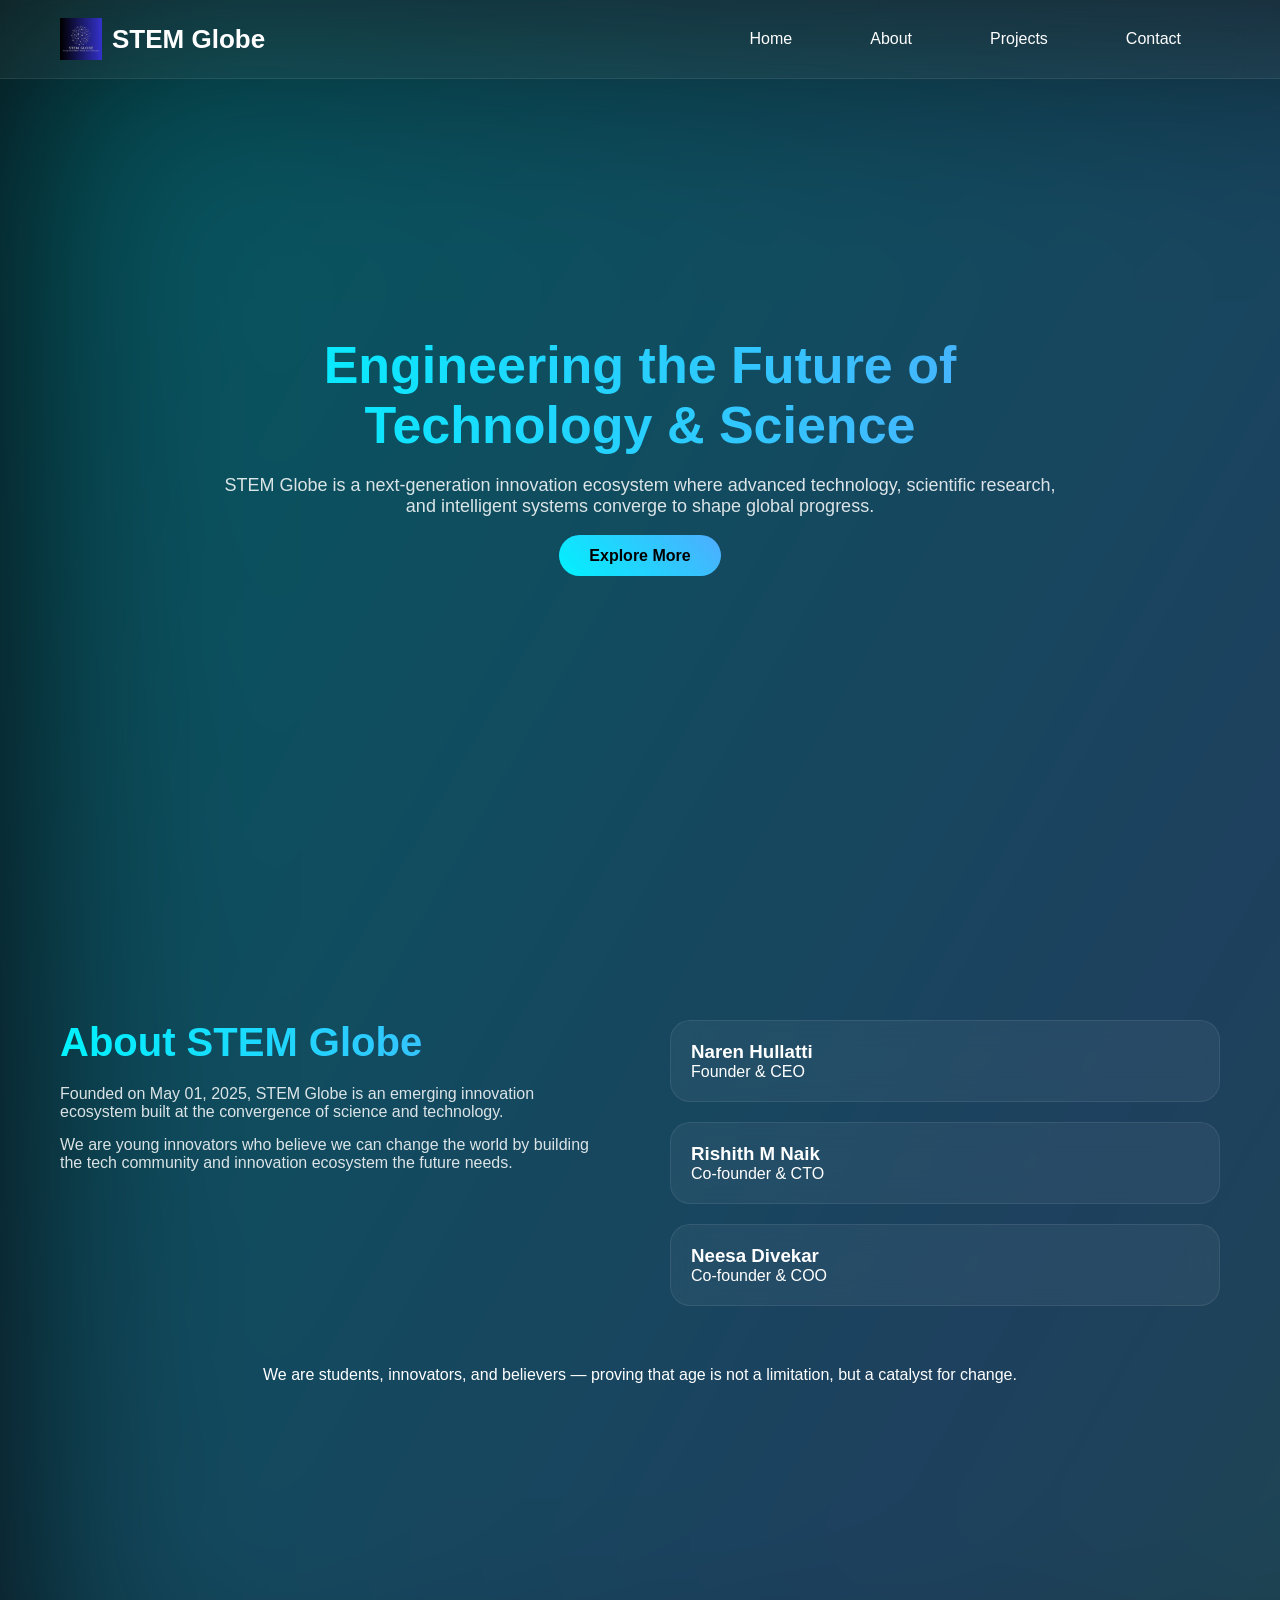
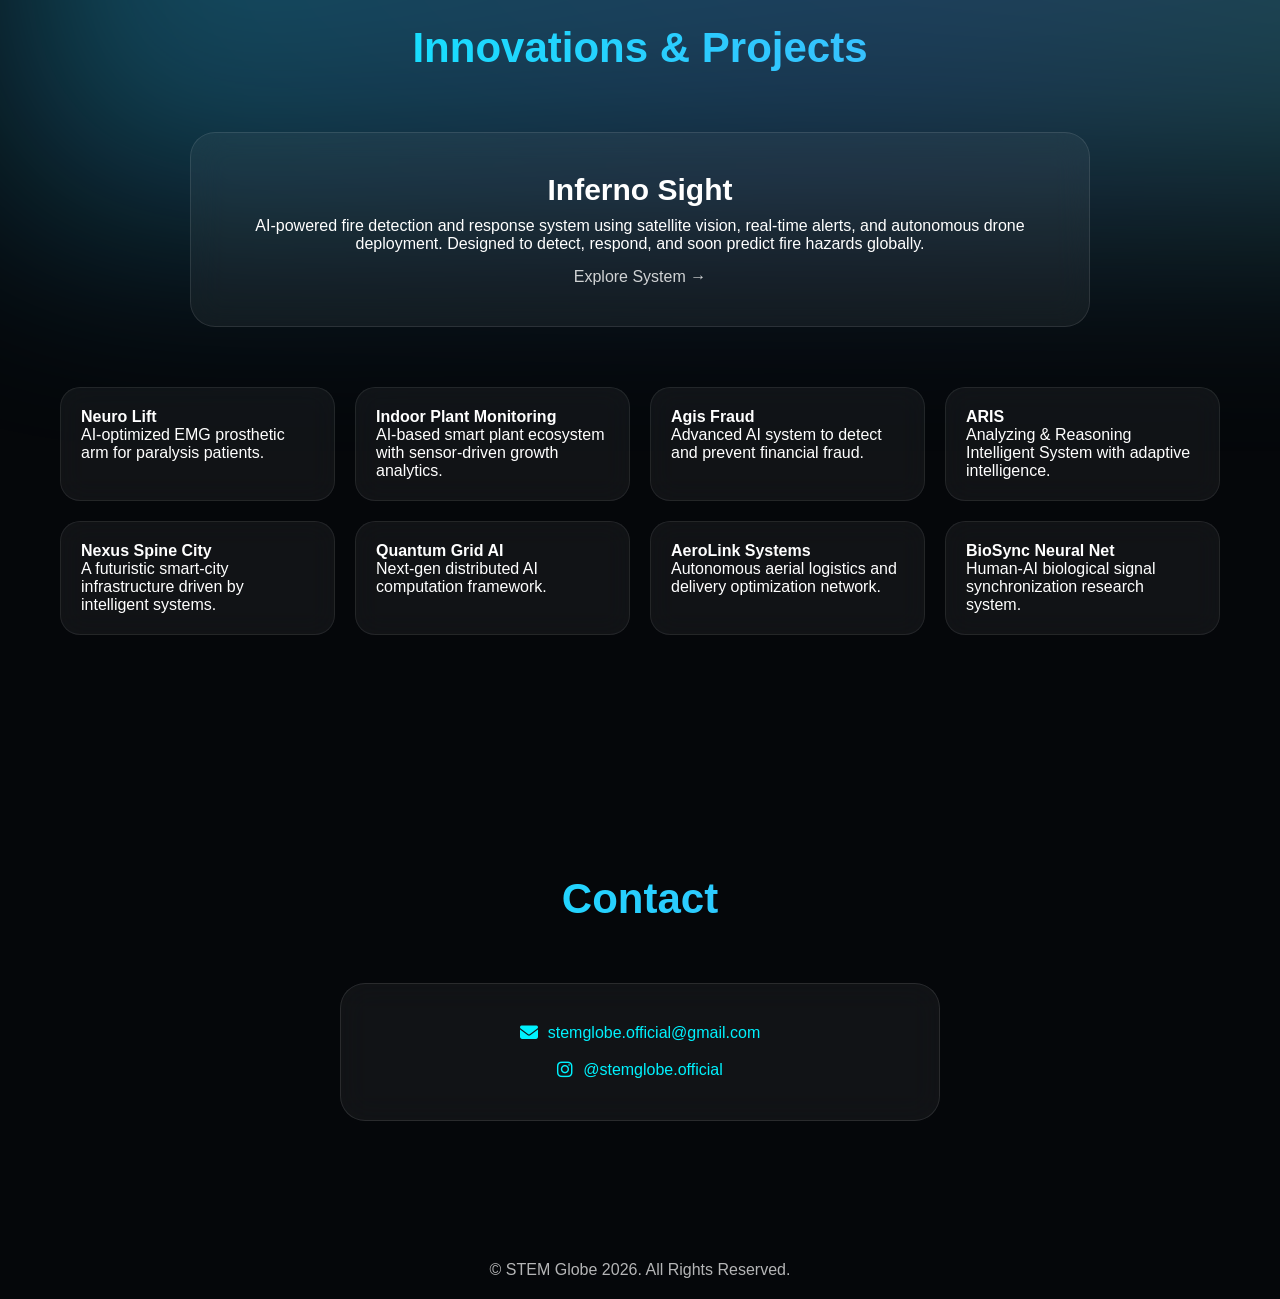
==== index.html @ 46715b8f "Add files via upload" ====
<!DOCTYPE html>
<html lang="en">
<head>
<link rel="icon" href="favicon.png">
<meta charset="UTF-8">
<meta name="viewport" content="width=device-width, initial-scale=1.0">
<title>STEM Globe</title>

<style>
:root {
  --c1: #00f2fe;
  --c2: #4facfe;
  --c3: #43e97b;
}

* {
  margin: 0;
  padding: 0;
  box-sizing: border-box;
  font-family: 'Poppins', sans-serif;
}

body {
  background: #05070a;
  overflow-x: hidden;
}

/* ===== FLOW BACKGROUND ===== */
.flow-bg {
  position: fixed;
  width: 200%;
  height: 200%;
  background: linear-gradient(120deg, var(--c1), var(--c2), var(--c3));
  animation: flow 18s ease-in-out infinite;
  z-index: -1;
  filter: blur(120px);
  opacity: 0.35;
  transition: background 3s ease-in-out;
}

@keyframes flow {
  0% { transform: translate(0,0) scale(1) }
  50% { transform: translate(-20%, -20%) scale(1.1) }
  100% { transform: translate(0,0) scale(1) }
}

/* ===== NAVBAR ===== */
.navbar {
  position: fixed;
  width: 100%;
  top: 0;
  padding: 18px 60px;
  display: flex;
  justify-content: space-between;
  align-items: center;
  backdrop-filter: blur(18px);
  background: rgba(255,255,255,0.05);
  border-bottom: 1px solid rgba(255,255,255,0.08);
  z-index: 1000;
}

.logo {
  color: white;
  font-size: 26px;
  font-weight: 700;
}

.nav-links {
  display: flex;
  list-style: none;
}

.nav-links li {
  margin: 0 25px;
}

.nav-links a {
  text-decoration: none;
  color: white;
  padding: 6px 14px;
  border-radius: 20px;
  position: relative;
  transition: all 0.35s ease;
}

.nav-links a::before {
  content: '';
  position: absolute;
  inset: 0;
  border-radius: 20px;
  background: linear-gradient(45deg, var(--c1), var(--c2));
  opacity: 0;
  filter: blur(10px);
  transition: opacity 0.4s ease;
}

.nav-links a:hover::before {
  opacity: 1;
}

.nav-links a:hover {
  color: #000;
  background: linear-gradient(45deg, var(--c1), var(--c2));
}

.btn {
  padding: 8px 20px;
  border-radius: 30px;
  background: linear-gradient(45deg, var(--c2), var(--c3));
  color: #000;
  font-weight: 600;
}

/* MOBILE */
.hamburger {
  display: none;
  flex-direction: column;
  cursor: pointer;
}

.hamburger span {
  width: 26px;
  height: 3px;
  background: white;
  margin: 4px;
}

@media(max-width:768px){
  .nav-links {
    position: fixed;
    right: -100%;
    top: 0;
    height: 100vh;
    width: 70%;
    flex-direction: column;
    justify-content: center;
    align-items: center;
    background: rgba(0,0,0,0.95);
    transition: 0.5s;
  }

  .nav-links.active {
    right: 0;
  }

  .nav-links li {
    margin: 20px 0;
  }

  .hamburger {
    display: flex;
  }
}

/* ===== HOME ===== */
.home {
  height: 100vh;
  display: flex;
  justify-content: center;
  align-items: center;
  text-align: center;
  padding: 0 20px;
}

.home-content {
  max-width: 850px;
  color: white;
  animation: fadeUp 1.2s ease forwards;
}

.home h1 {
  font-size: 52px;
  margin-bottom: 20px;
  background: linear-gradient(90deg, var(--c1), var(--c2));
  -webkit-background-clip: text;
  -webkit-text-fill-color: transparent;
}

.home p {
  font-size: 18px;
  opacity: 0.85;
  margin-bottom: 30px;
}

.cta-btn {
  padding: 12px 30px;
  border-radius: 30px;
  background: linear-gradient(45deg, var(--c1), var(--c2));
  color: #000;
  text-decoration: none;
  font-weight: 600;
}

@keyframes fadeUp {
  from {opacity:0; transform:translateY(40px);}
  to {opacity:1; transform:translateY(0);}
}

/* ===== ABOUT ===== */
.about {
  padding: 120px 60px;
  color: white;
}

.about-container {
  display: flex;
  gap: 60px;
  flex-wrap: wrap;
}

.about-text {
  flex: 1;
}

.about-text h2 {
  font-size: 40px;
  margin-bottom: 20px;
  background: linear-gradient(90deg, var(--c1), var(--c2));
  -webkit-background-clip: text;
  -webkit-text-fill-color: transparent;
}

.about-text p {
  margin-bottom: 15px;
  opacity: 0.85;
}

.founders {
  flex: 1;
  display: grid;
  gap: 20px;
}

.founder-card {
  padding: 20px;
  border-radius: 20px;
  backdrop-filter: blur(14px);
  background: rgba(255,255,255,0.05);
  border: 1px solid rgba(255,255,255,0.08);
  transition: 0.3s;
}

.founder-card:hover {
  transform: translateY(-8px);
}

.about-vision {
  margin-top: 60px;
  text-align: center;
  max-width: 900px;
  margin-left: auto;
  margin-right: auto;
}

/* CONTACT ICON LINKS */
.contact-link {
  color: #00f2fe;
  text-decoration: none;
  font-size: 16px;
  display: inline-flex;
  align-items: center;
  gap: 10px;
  transition: all 0.4s ease;
}

/* ICON STYLE */
.contact-link i {
  font-size: 18px;
  transition: all 0.4s ease;
}

/* HOVER EFFECT */
.contact-link:hover {
  color: white;
  transform: translateY(-2px);
}

.contact-link:hover i {
  transform: scale(1.2) rotate(5deg);
  filter: drop-shadow(0 0 8px rgba(0,255,255,0.7));
}

/* SUBTLE PULSE ANIMATION */
@keyframes pulseGlow {
  0% { filter: drop-shadow(0 0 0 rgba(0,255,255,0)); }
  50% { filter: drop-shadow(0 0 10px rgba(0,255,255,0.6)); }
  100% { filter: drop-shadow(0 0 0 rgba(0,255,255,0)); }
}

.contact-link i {
  animation: pulseGlow 3s infinite ease-in-out;
}

/* RESPONSIVE */
@media(max-width:768px){
  .home h1 {font-size:34px;}
  .about {padding:80px 20px;}
}
</style>
</head>
<link rel="stylesheet" href="https://cdnjs.cloudflare.com/ajax/libs/font-awesome/6.5.0/css/all.min.css">

<body>

<div class="flow-bg"></div>

<!-- NAVBAR -->
<nav class="navbar">
  <div class="logo">
  <img src="logo.png" alt="STEM Globe Logo">
  STEM Globe
</div>
  <ul class="nav-links" id="navLinks">
    <li><a href="#home">Home</a></li>
    <li><a href="#about">About</a></li>
    <li><a href="#projects">Projects</a></li>
    <li><a href="#contact">Contact</a></li>
  </ul>
  <div class="hamburger" id="hamburger">
    <span></span><span></span><span></span>
  </div>
</nav>

<!-- HOME -->
<section class="home" id="home">
  <div class="home-content">
    <h1>Engineering the Future of Technology & Science</h1>
    <p>
      STEM Globe is a next-generation innovation ecosystem where advanced technology,
      scientific research, and intelligent systems converge to shape global progress.
    </p>
    <a href="#projects" class="cta-btn">Explore More</a>
  </div>
</section>

<!-- ABOUT -->
<section class="about" id="about">
  <div class="about-container">

    <div class="about-text">
      <h2>About STEM Globe</h2>
      <p>
        Founded on May 01, 2025, STEM Globe is an emerging innovation ecosystem 
        built at the convergence of science and technology.
      </p>
      <p>
        We are young innovators who believe we can change the world by building
        the tech community and innovation ecosystem the future needs.
      </p>
    </div>

    <div class="founders">
      <div class="founder-card">
        <h3>Naren Hullatti</h3>
        <p>Founder & CEO</p>
      </div>
      <div class="founder-card">
        <h3>Rishith M Naik</h3>
        <p>Co-founder & CTO</p>
      </div>
      <div class="founder-card">
        <h3>Neesa Divekar</h3>
        <p>Co-founder & COO</p>
      </div>
    </div>

  </div>

  <div class="about-vision">
    <p>
      We are students, innovators, and believers — proving that age is not a limitation,
      but a catalyst for change.
    </p>
  </div>
</section>

<!-- ===== PROJECTS SECTION ===== -->
<section class="projects" id="projects">

  <h2 class="section-title">Innovations & Projects</h2>

  <!-- ===== FEATURED PROJECT ===== -->
  <div class="featured-project" onclick="openModal('inferno')">
    <h3>Inferno Sight</h3>
    <p>
      AI-powered fire detection and response system using satellite vision, 
      real-time alerts, and autonomous drone deployment. Designed to detect, 
      respond, and soon predict fire hazards globally.
    </p>
    <span>Explore System →</span>
  </div>

  <!-- ===== PROJECT GRID ===== -->
  <div class="project-grid">

    <div class="project-card" onclick="openModal('neuro')">
      <h4>Neuro Lift</h4>
      <p>AI-optimized EMG prosthetic arm for paralysis patients.</p>
    </div>

    <div class="project-card" onclick="openModal('plant')">
      <h4>Indoor Plant Monitoring</h4>
      <p>AI-based smart plant ecosystem with sensor-driven growth analytics.</p>
    </div>

    <div class="project-card" onclick="openModal('fraud')">
      <h4>Agis Fraud</h4>
      <p>Advanced AI system to detect and prevent financial fraud.</p>
    </div>

    <div class="project-card" onclick="openModal('aris')">
      <h4>ARIS</h4>
      <p>Analyzing & Reasoning Intelligent System with adaptive intelligence.</p>
    </div>

    <div class="project-card" onclick="openModal('nexus')">
      <h4>Nexus Spine City</h4>
      <p>A futuristic smart-city infrastructure driven by intelligent systems.</p>
    </div>

    <!-- EXTRA PROJECTS -->
    <div class="project-card" onclick="openModal('quantum')">
      <h4>Quantum Grid AI</h4>
      <p>Next-gen distributed AI computation framework.</p>
    </div>

    <div class="project-card" onclick="openModal('aero')">
      <h4>AeroLink Systems</h4>
      <p>Autonomous aerial logistics and delivery optimization network.</p>
    </div>

    <div class="project-card" onclick="openModal('bio')">
      <h4>BioSync Neural Net</h4>
      <p>Human-AI biological signal synchronization research system.</p>
    </div>

  </div>
</section>

<section id="contact" class="projects">
  <h2 class="section-title">Contact</h2>

  <div class="featured-project" style="max-width:600px;">
    
   <p>
  <a href="mailto:stemglobe.official@gmail.com" class="contact-link">
    <i class="fas fa-envelope"></i> stemglobe.official@gmail.com
  </a>
</p>

<br>

<p>
  <a href="https://instagram.com/stemglobe.official" target="_blank" class="contact-link">
    <i class="fab fa-instagram"></i> @stemglobe.official
  </a>
</p>
  </div>
</section>

<!-- ===== MODAL ===== -->
<div class="modal" id="modal">
  <div class="modal-content" id="modalContent">
    <span class="close" onclick="closeModal()">×</span>
    <h2 id="modalTitle"></h2>
    <p id="modalText"></p>
  </div>
</div>

<style>
/*====logo====*/
.logo {
  display: flex;
  align-items: center;
  gap: 10px;
  color: white;
  font-size: 26px;
  font-weight: 700;
}

.logo img {
  width: 42px;
  height: 42px;
  object-fit: contain;
}

/* ===== PROJECTS ===== */
.projects {
  padding: 120px 60px;
  color: white;
}

.section-title {
  text-align: center;
  font-size: 42px;
  margin-bottom: 60px;
  background: linear-gradient(90deg, var(--c1), var(--c2));
  -webkit-background-clip: text;
  -webkit-text-fill-color: transparent;
}

/* FEATURED */
.featured-project {
  margin: auto;
  max-width: 900px;
  padding: 40px;
  border-radius: 25px;
  text-align: center;
  cursor: pointer;
  backdrop-filter: blur(16px);
  background: rgba(255,255,255,0.05);
  border: 1px solid rgba(255,255,255,0.1);
  transition: 0.4s;
}

.featured-project:hover {
  transform: scale(1.03);
  box-shadow: 0 0 40px rgba(0,255,255,0.2);
}

.featured-project h3 {
  font-size: 30px;
  margin-bottom: 10px;
}

.featured-project span {
  display: inline-block;
  margin-top: 15px;
  opacity: 0.8;
}

/* GRID */
.project-grid {
  margin-top: 60px;
  display: grid;
  grid-template-columns: repeat(auto-fit, minmax(220px,1fr));
  gap: 20px;
}

.project-card {
  padding: 20px;
  border-radius: 20px;
  cursor: pointer;
  backdrop-filter: blur(14px);
  background: rgba(255,255,255,0.05);
  border: 1px solid rgba(255,255,255,0.08);
  transition: 0.3s;
}

.project-card:hover {
  transform: translateY(-10px) scale(1.03);
  box-shadow: 0 0 25px rgba(0,255,255,0.15);
}

/* MODAL */
.modal {
  position: fixed;
  top: 0;
  left: 0;
  width: 100%;
  height: 100%;
  background: rgba(0,0,0,0.7);
  display: none;
  justify-content: center;
  align-items: center;
}

.modal-content {
  background: rgba(20,20,20,0.9);
  padding: 30px;
  border-radius: 20px;
  max-width: 600px;
  color: white;
}

.close {
  float: right;
  cursor: pointer;
  font-size: 22px;
}
</style>

<script>
const data = {
  inferno: "Inferno Sight is an AI-driven fire detection system using satellite imagery, real-time alerts, GPS tracking, and autonomous drone deployment. Future expansion includes predictive fire intelligence. Featured by E-Cell IIT-B, INSEED France and regional leaders. Visionary: Naren Hullatti.",
  
  neuro: "Neuro Lift is an affordable AI-powered EMG prosthetic arm designed for paralysis patients. Recognized by Atal Innovation Mission and Inspire Awards. Visionary: Naren Hullatti.",

  plant: "Indoor Plant Monitoring System uses sensors and AI to track plant growth, moisture, and sunlight conditions for optimized plant health. Visionary: Diganth D.K.",

  fraud: "Agis Fraud is a high-intelligence AI fraud detection system integrated with ARIS to prevent financial threats. Featured by IIT Bombay and financial institutions. Visionary: Rishith M Naik.",

  aris: "ARIS is an advanced AI reasoning system capable of analyzing, learning, and evolving continuously with high accuracy. Visionary: Naren Hullatti.",

  nexus: "Nexus Spine City is a futuristic smart city infrastructure integrating AI, automation, and sustainable urban intelligence. Visionary: Naren Hullatti.",

  quantum: "Quantum Grid AI is a distributed AI computation network designed for ultra-fast decentralized processing. Visionary: Naren Hullatti.",

  aero: "AeroLink Systems focuses on autonomous aerial logistics, enabling efficient drone-based delivery ecosystems. Visionary: Rishith M Naik.",

  bio: "BioSync Neural Net explores human-AI biological signal integration for next-gen adaptive systems. Visionary: Neesa Divekar."
};

function openModal(key){
  document.getElementById("modal").style.display = "flex";
  document.getElementById("modalTitle").innerText = key.toUpperCase();
  document.getElementById("modalText").innerText = data[key];
}

function closeModal(){
  document.getElementById("modal").style.display = "none";
}
</script>



<script>

// MOBILE
const hamburger = document.getElementById("hamburger");
const navLinks = document.getElementById("navLinks");
hamburger.addEventListener("click", () => {
  navLinks.classList.toggle("active");
});

// SMOOTH COLORS
const root = document.documentElement;
const palettes = [
  ["#00f2fe","#4facfe","#43e97b"],
  ["#00c6ff","#0072ff","#00ff87"],
  ["#36d1dc","#5b86e5","#2af598"]
];

let index = 0;
setInterval(() => {
  index = (index + 1) % palettes.length;
  root.style.setProperty('--c1', palettes[index][0]);
  root.style.setProperty('--c2', palettes[index][1]);
  root.style.setProperty('--c3', palettes[index][2]);
}, 6000);
</script>

<footer style="text-align:center; padding:20px; color:white; opacity:0.7;">
  © STEM Globe 2026. All Rights Reserved.
</footer>

</body>
</html>
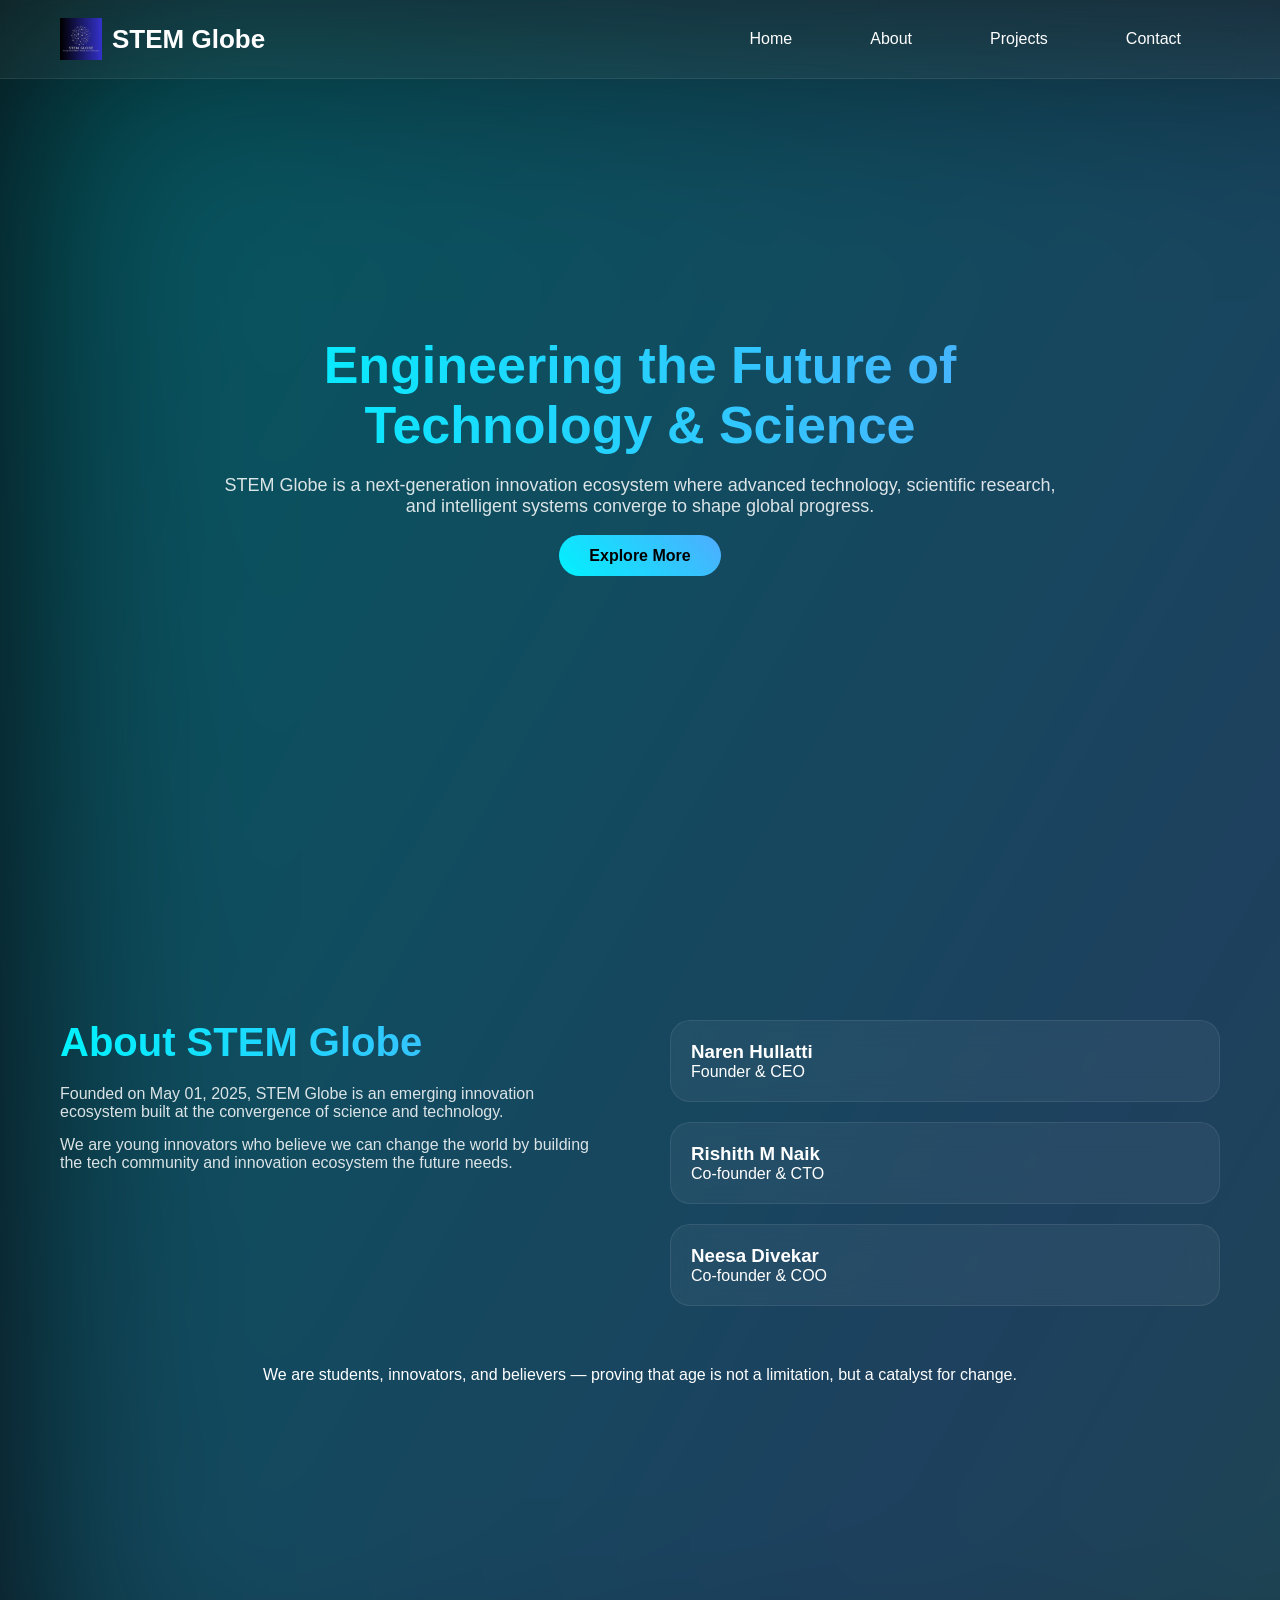
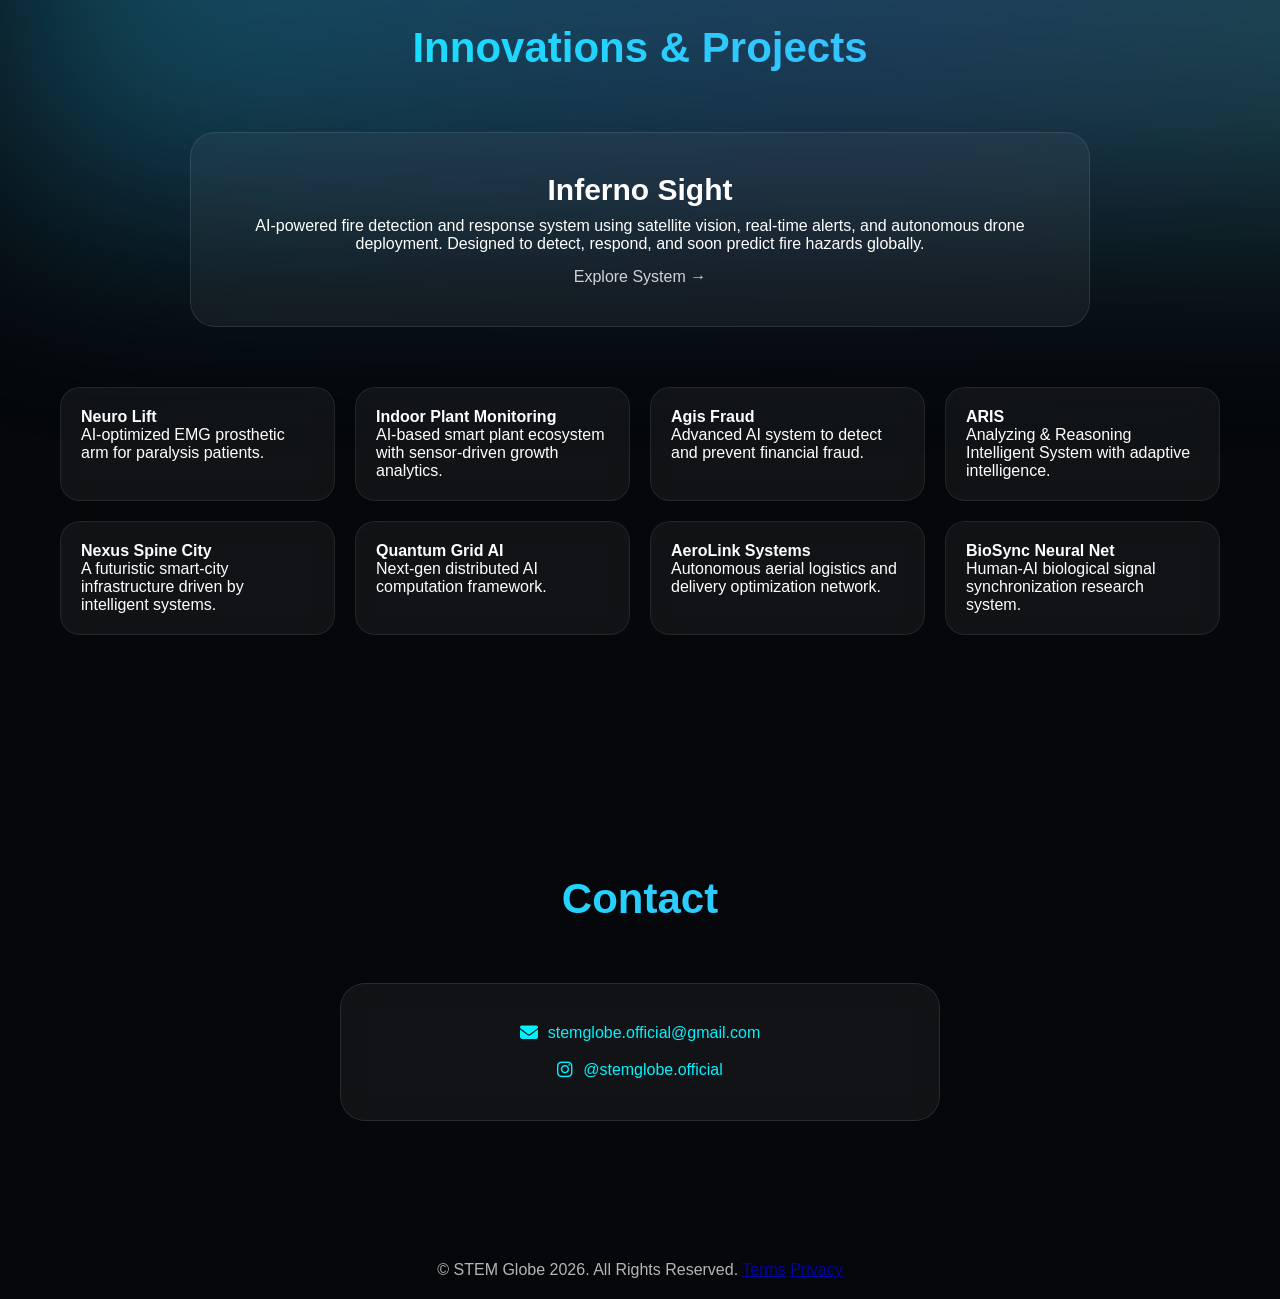
==== commit f90874f1: "index.html" ====
--- a/index.html
+++ b/index.html
@@ -2,6 +2,17 @@
 <!DOCTYPE html>
 <html lang="en">
 <head>
+
+  <!-- Google tag (gtag.js) -->
+<script async src="https://www.googletagmanager.com/gtag/js?id=G-JER88R85VD"></script>
+<script>
+  window.dataLayer = window.dataLayer || [];
+  function gtag(){dataLayer.push(arguments);}
+  gtag('js', new Date());
+
+  gtag('config', 'G-JER88R85VD');
+</script>
+  
 <link rel="icon" href="favicon.png">
 <meta charset="UTF-8">
 <meta name="viewport" content="width=device-width, initial-scale=1.0">
@@ -643,6 +654,8 @@
 
 <footer style="text-align:center; padding:20px; color:white; opacity:0.7;">
   © STEM Globe 2026. All Rights Reserved.
+   <a href="terms.html">Terms</a>
+  <a href="privacy.html">Privacy</a>
 </footer>
 
 </body>
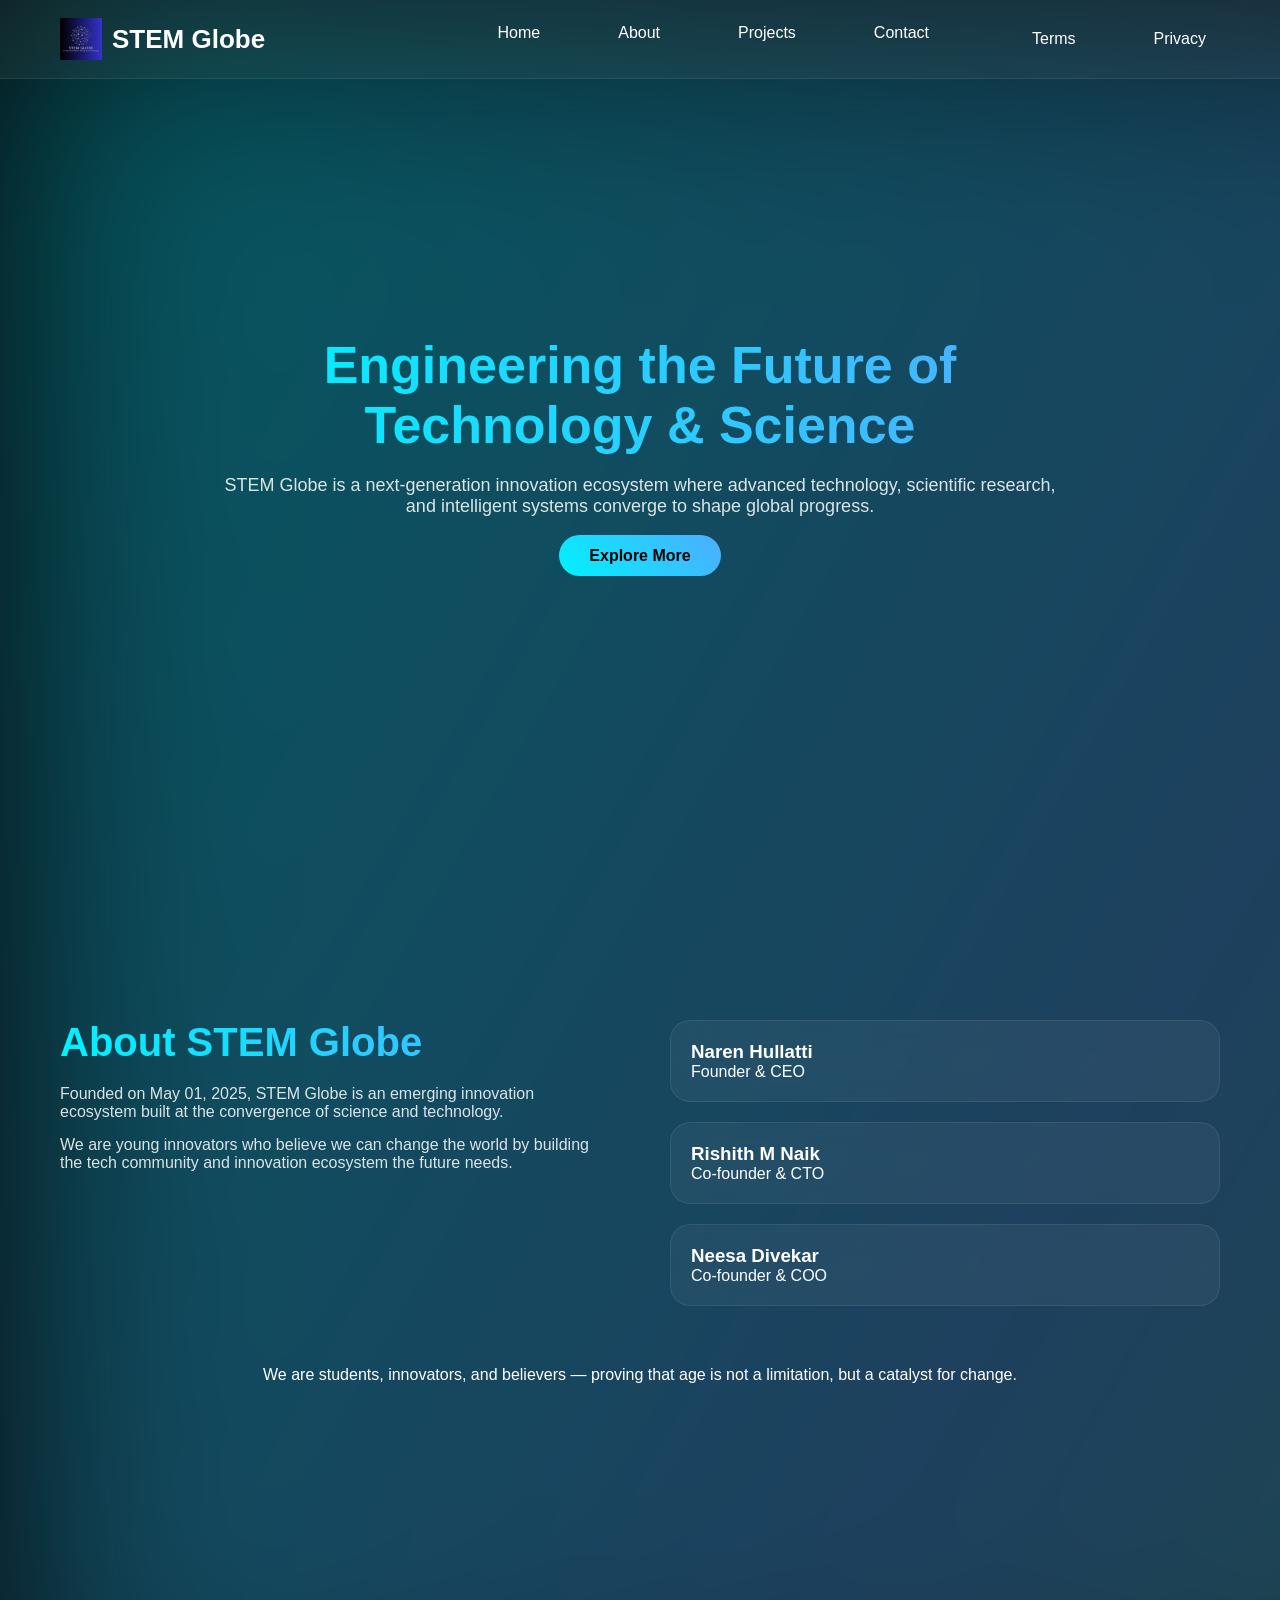
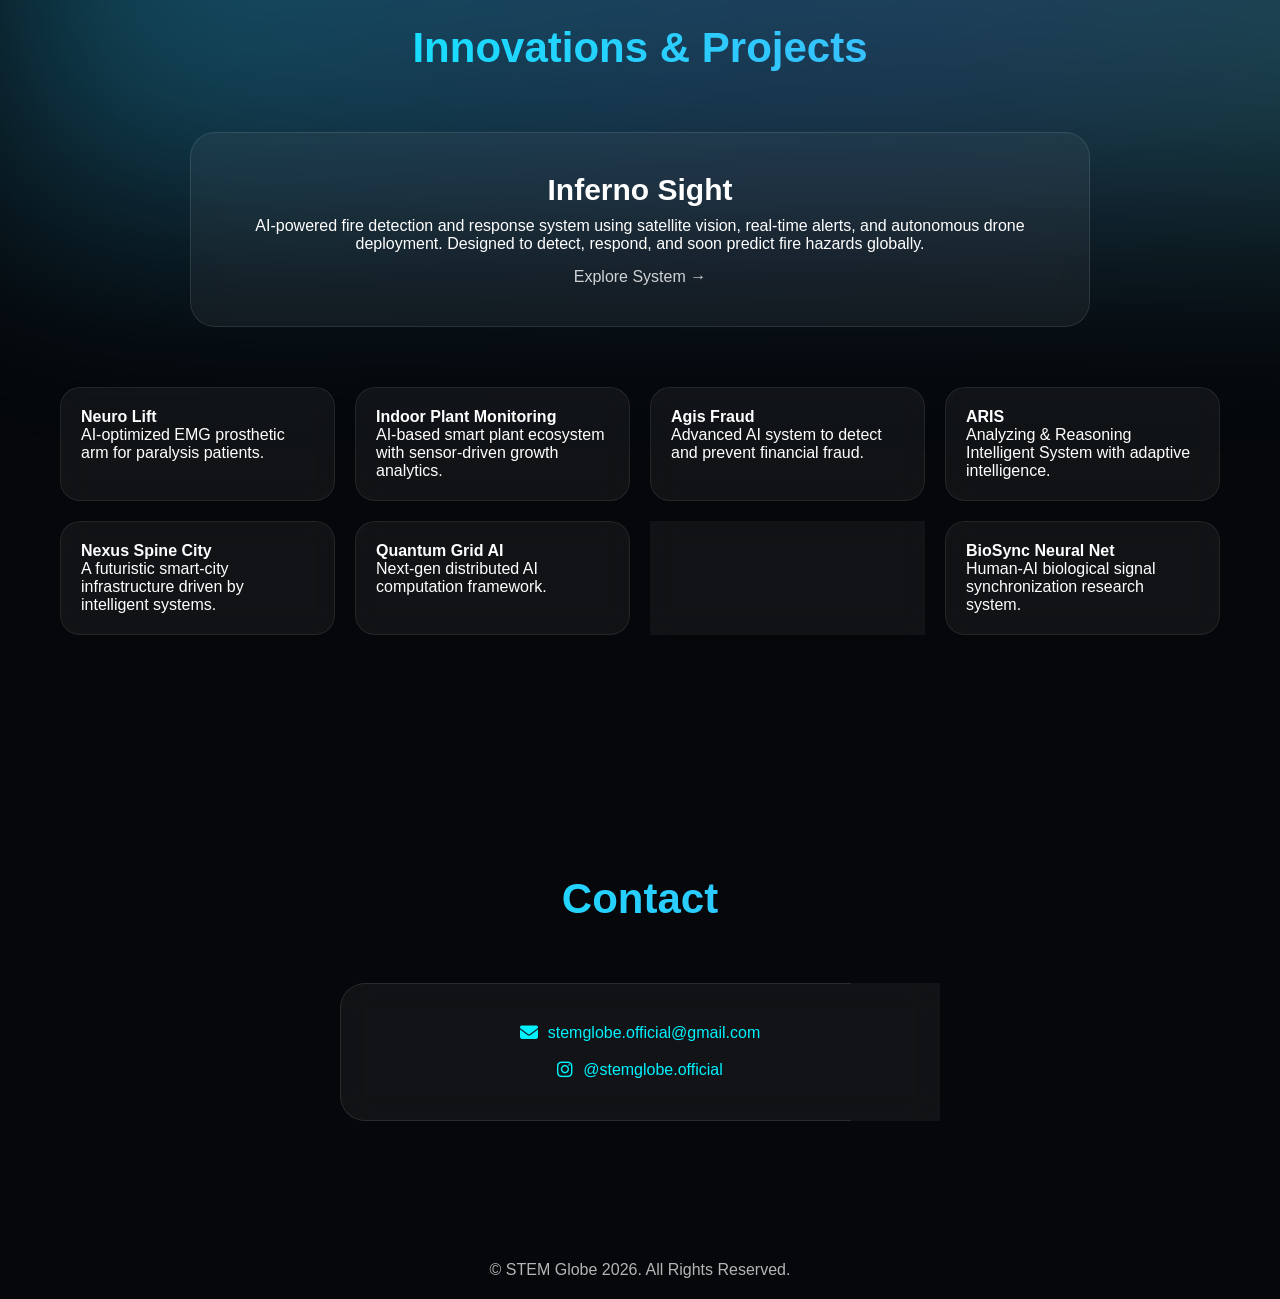
==== commit c963b2e1: "index.html" ====
--- a/index.html
+++ b/index.html
@@ -327,6 +327,8 @@
     <li><a href="#about">About</a></li>
     <li><a href="#projects">Projects</a></li>
     <li><a href="#contact">Contact</a></li>
+    <li></li><a href="terms.html">Terms</a></li>
+    <li></li><a href="privacy.html">Privacy</a></li>
   </ul>
   <div class="hamburger" id="hamburger">
     <span></span><span></span><span></span>
@@ -654,8 +656,6 @@
 
 <footer style="text-align:center; padding:20px; color:white; opacity:0.7;">
   © STEM Globe 2026. All Rights Reserved.
-   <a href="terms.html">Terms</a>
-  <a href="privacy.html">Privacy</a>
 </footer>
 
 </body>
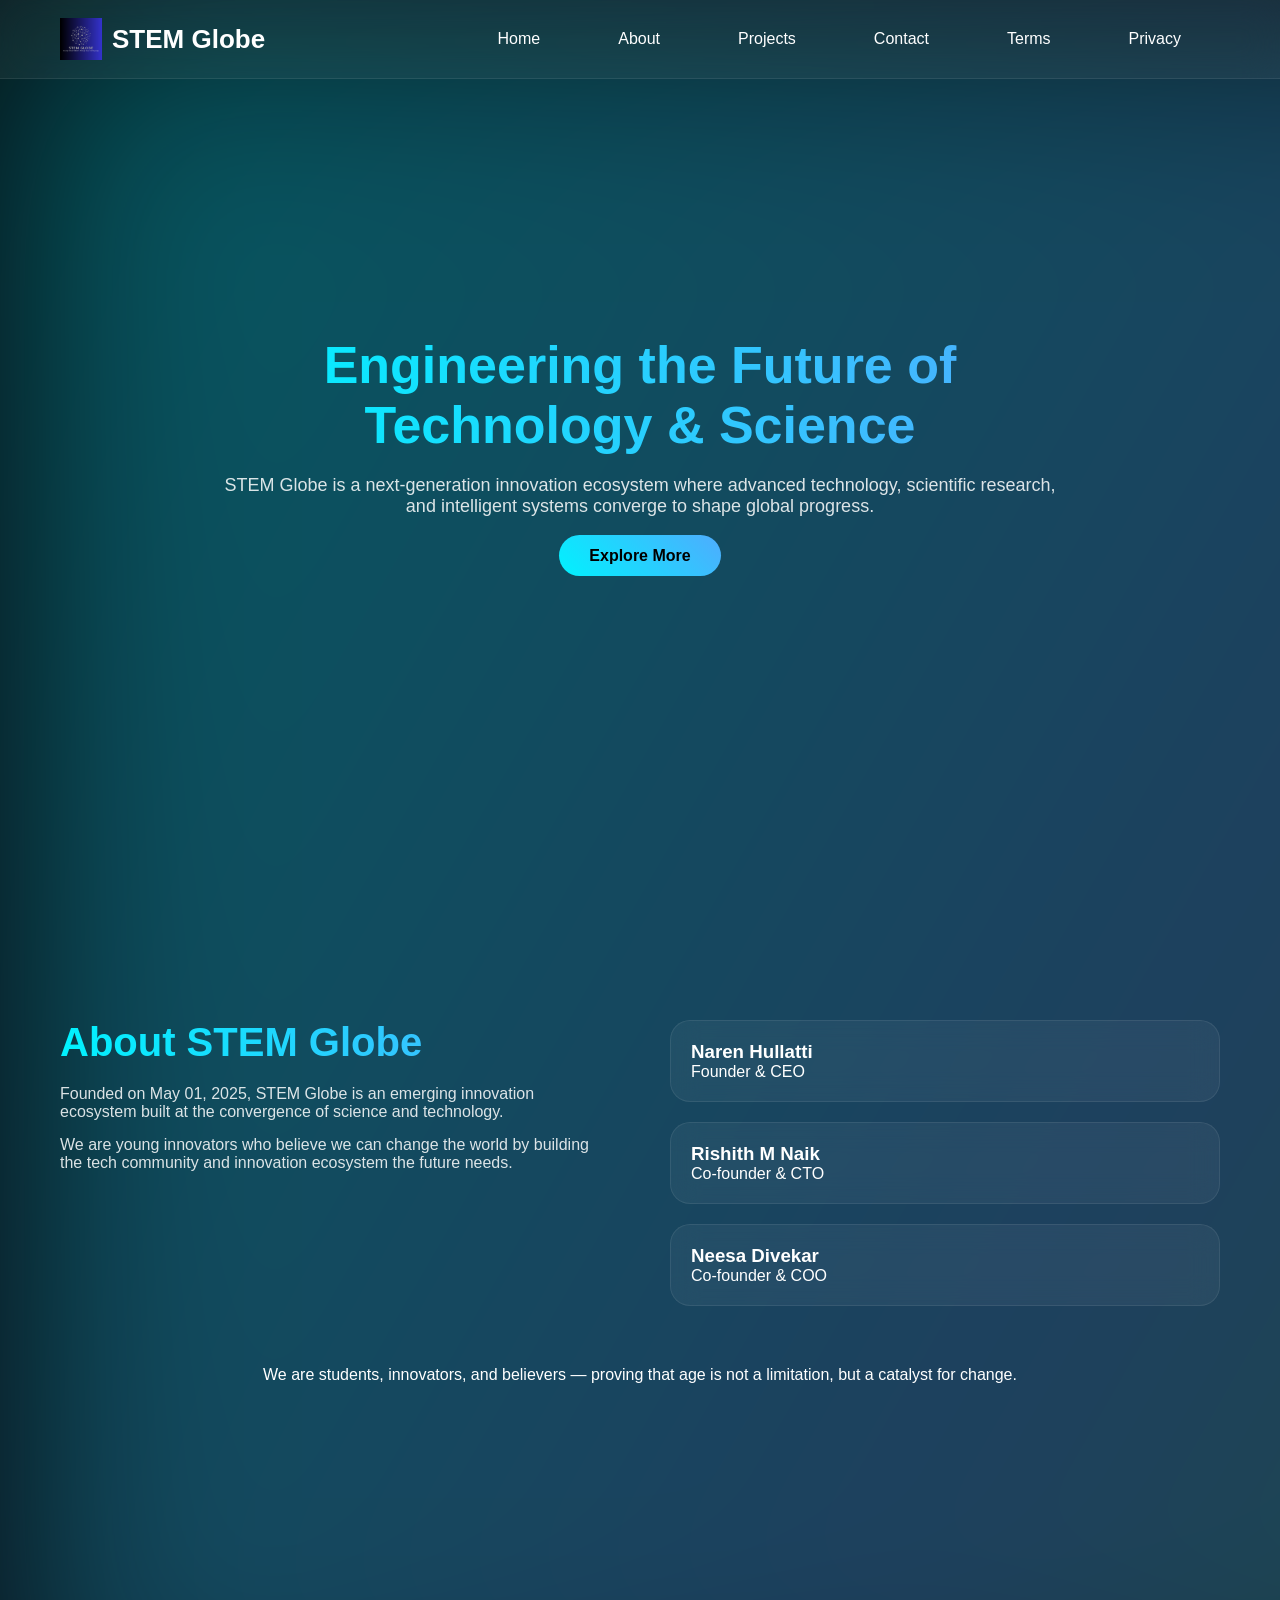
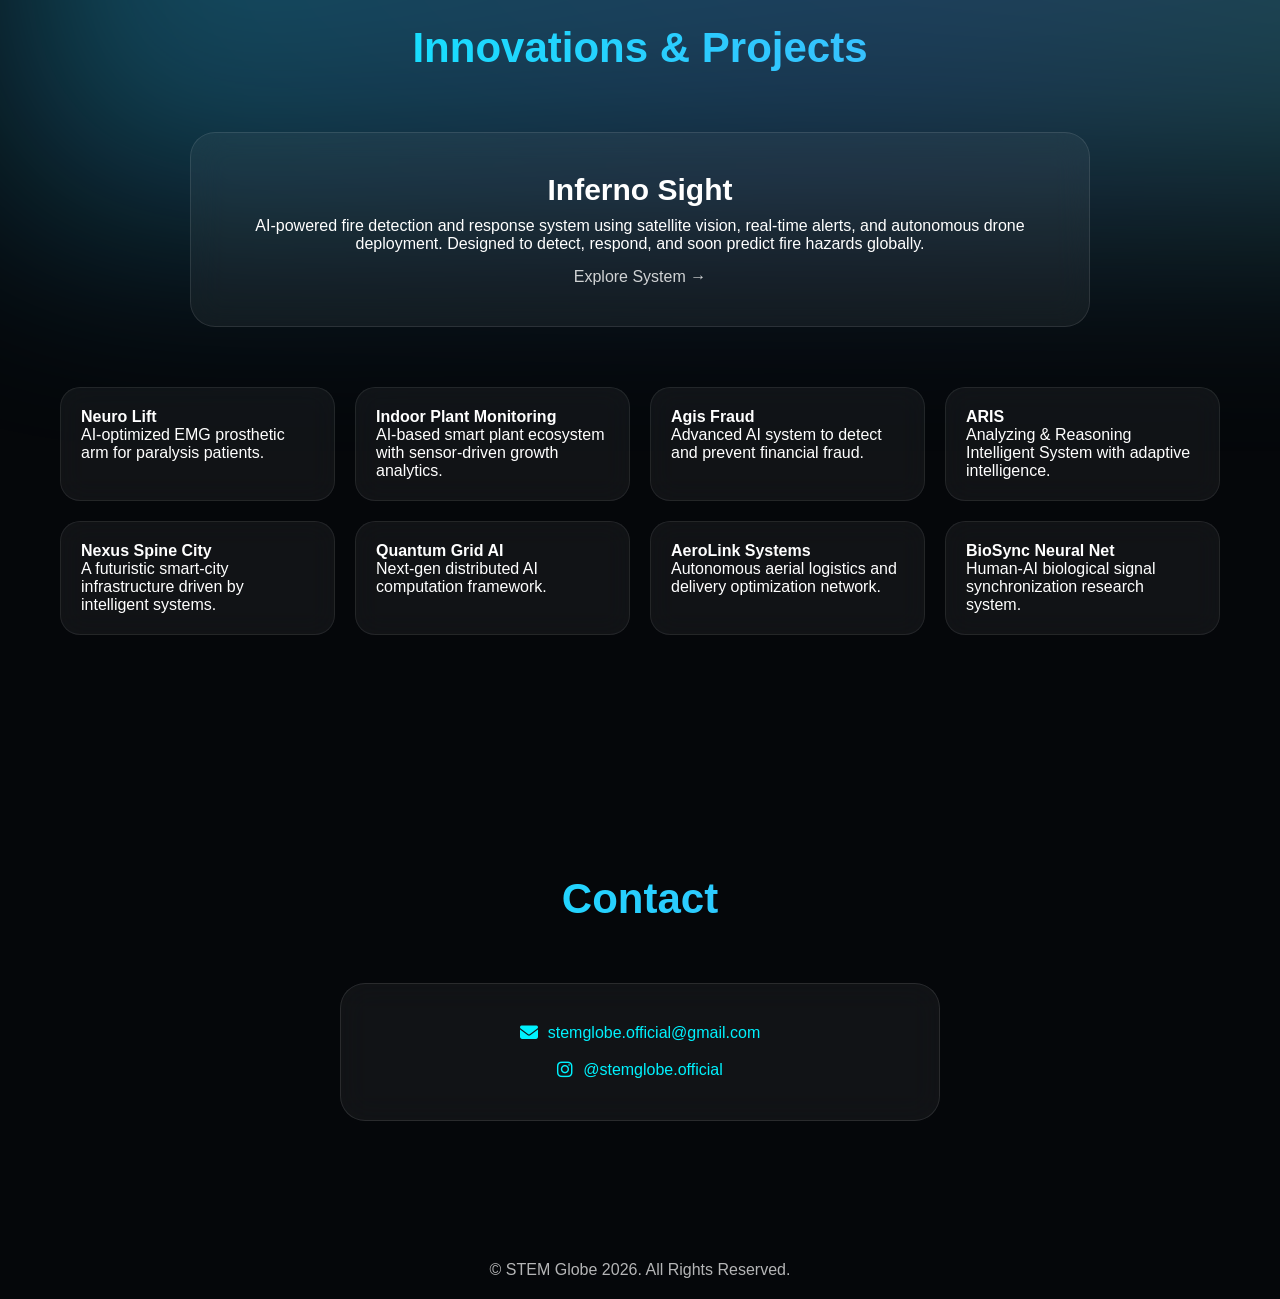
==== commit b9460b91: "index.html" ====
--- a/index.html
+++ b/index.html
@@ -327,8 +327,8 @@
     <li><a href="#about">About</a></li>
     <li><a href="#projects">Projects</a></li>
     <li><a href="#contact">Contact</a></li>
-    <li></li><a href="terms.html">Terms</a></li>
-    <li></li><a href="privacy.html">Privacy</a></li>
+    <li><a href="terms.html">Terms</a></li>
+    <li><a href="privacy.html">Privacy</a></li>
   </ul>
   <div class="hamburger" id="hamburger">
     <span></span><span></span><span></span>
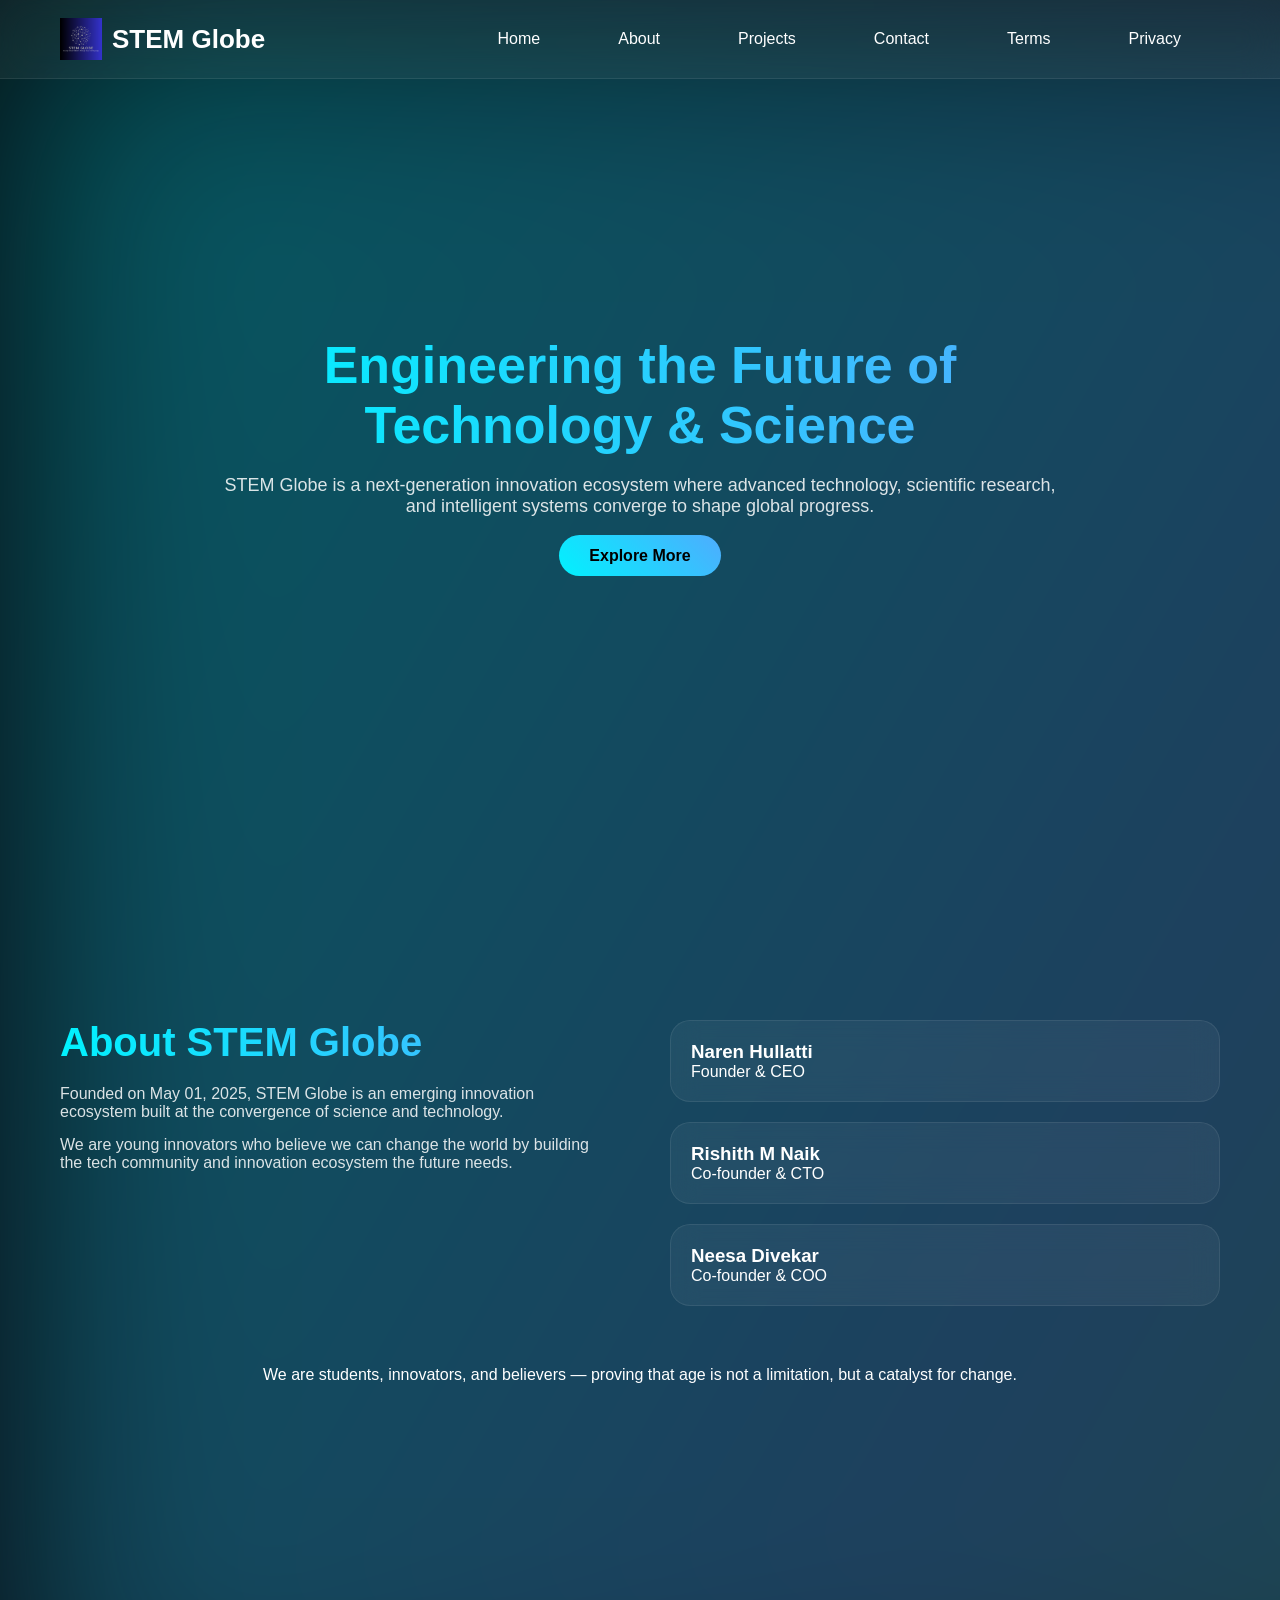
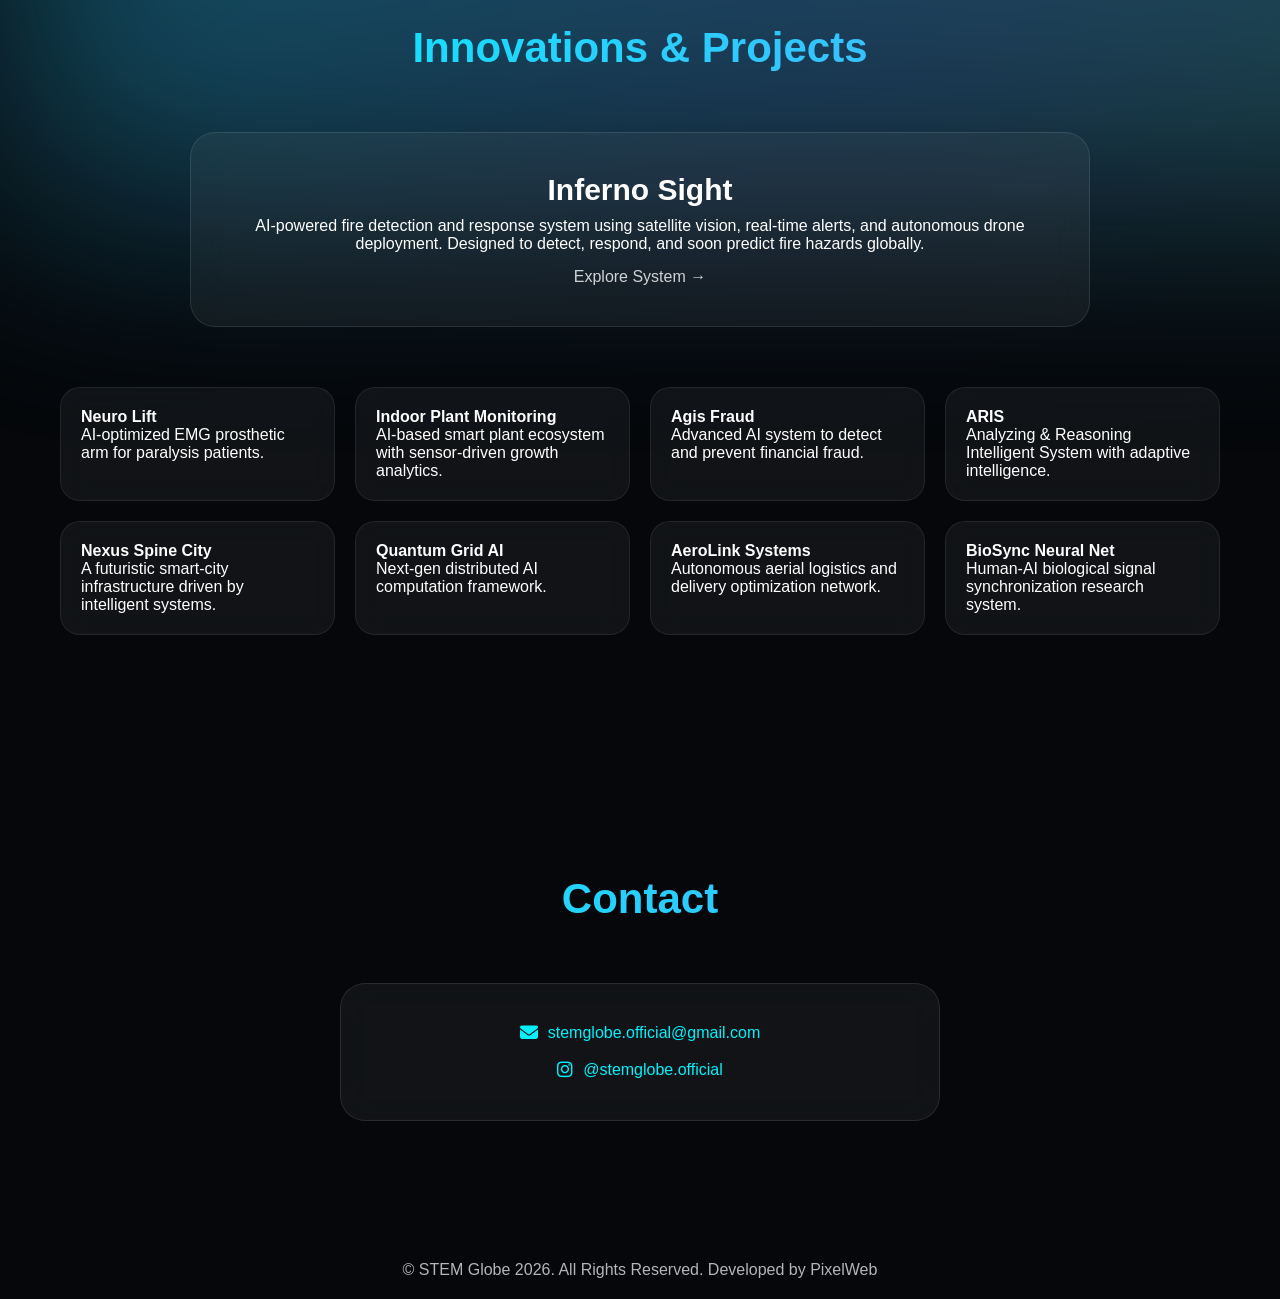
==== commit 5b7d2c8a: "index.html" ====
--- a/index.html
+++ b/index.html
@@ -656,6 +656,7 @@
 
 <footer style="text-align:center; padding:20px; color:white; opacity:0.7;">
   © STEM Globe 2026. All Rights Reserved.
+         Developed by PixelWeb
 </footer>
 
 </body>
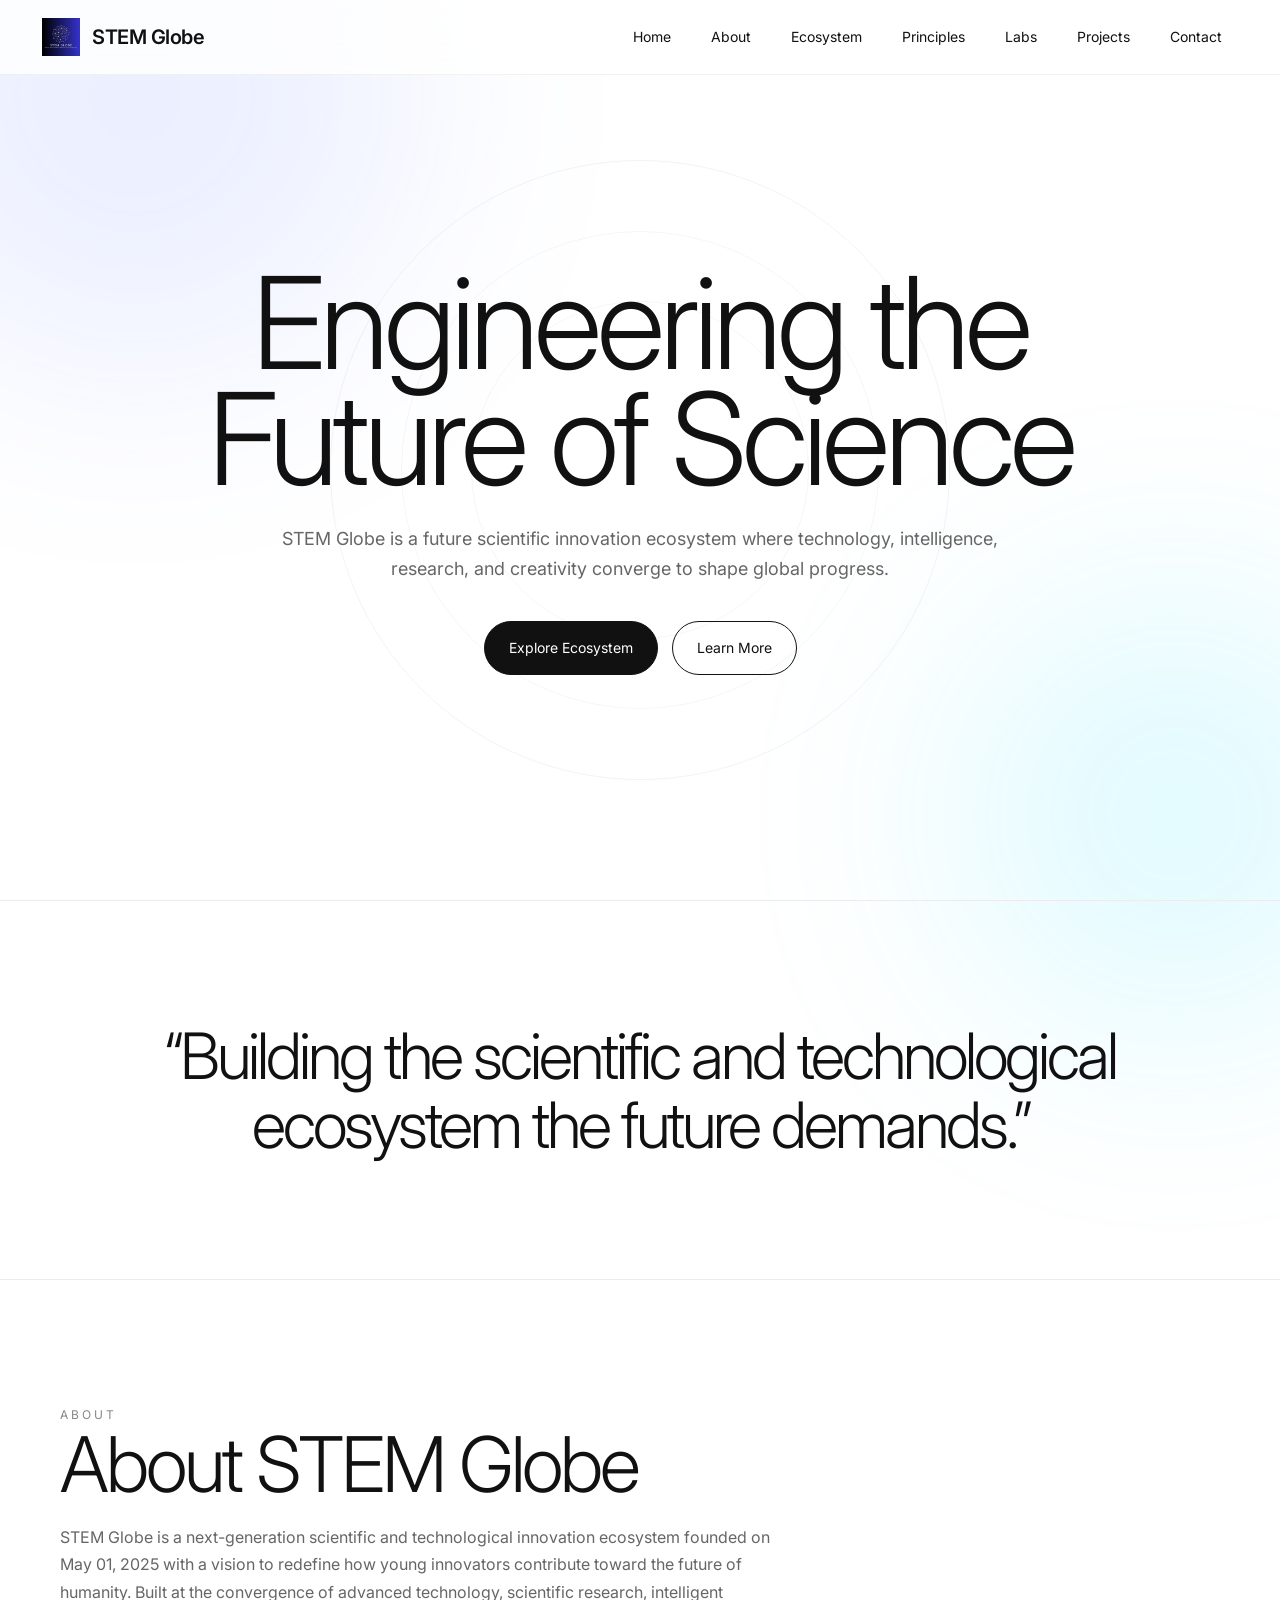
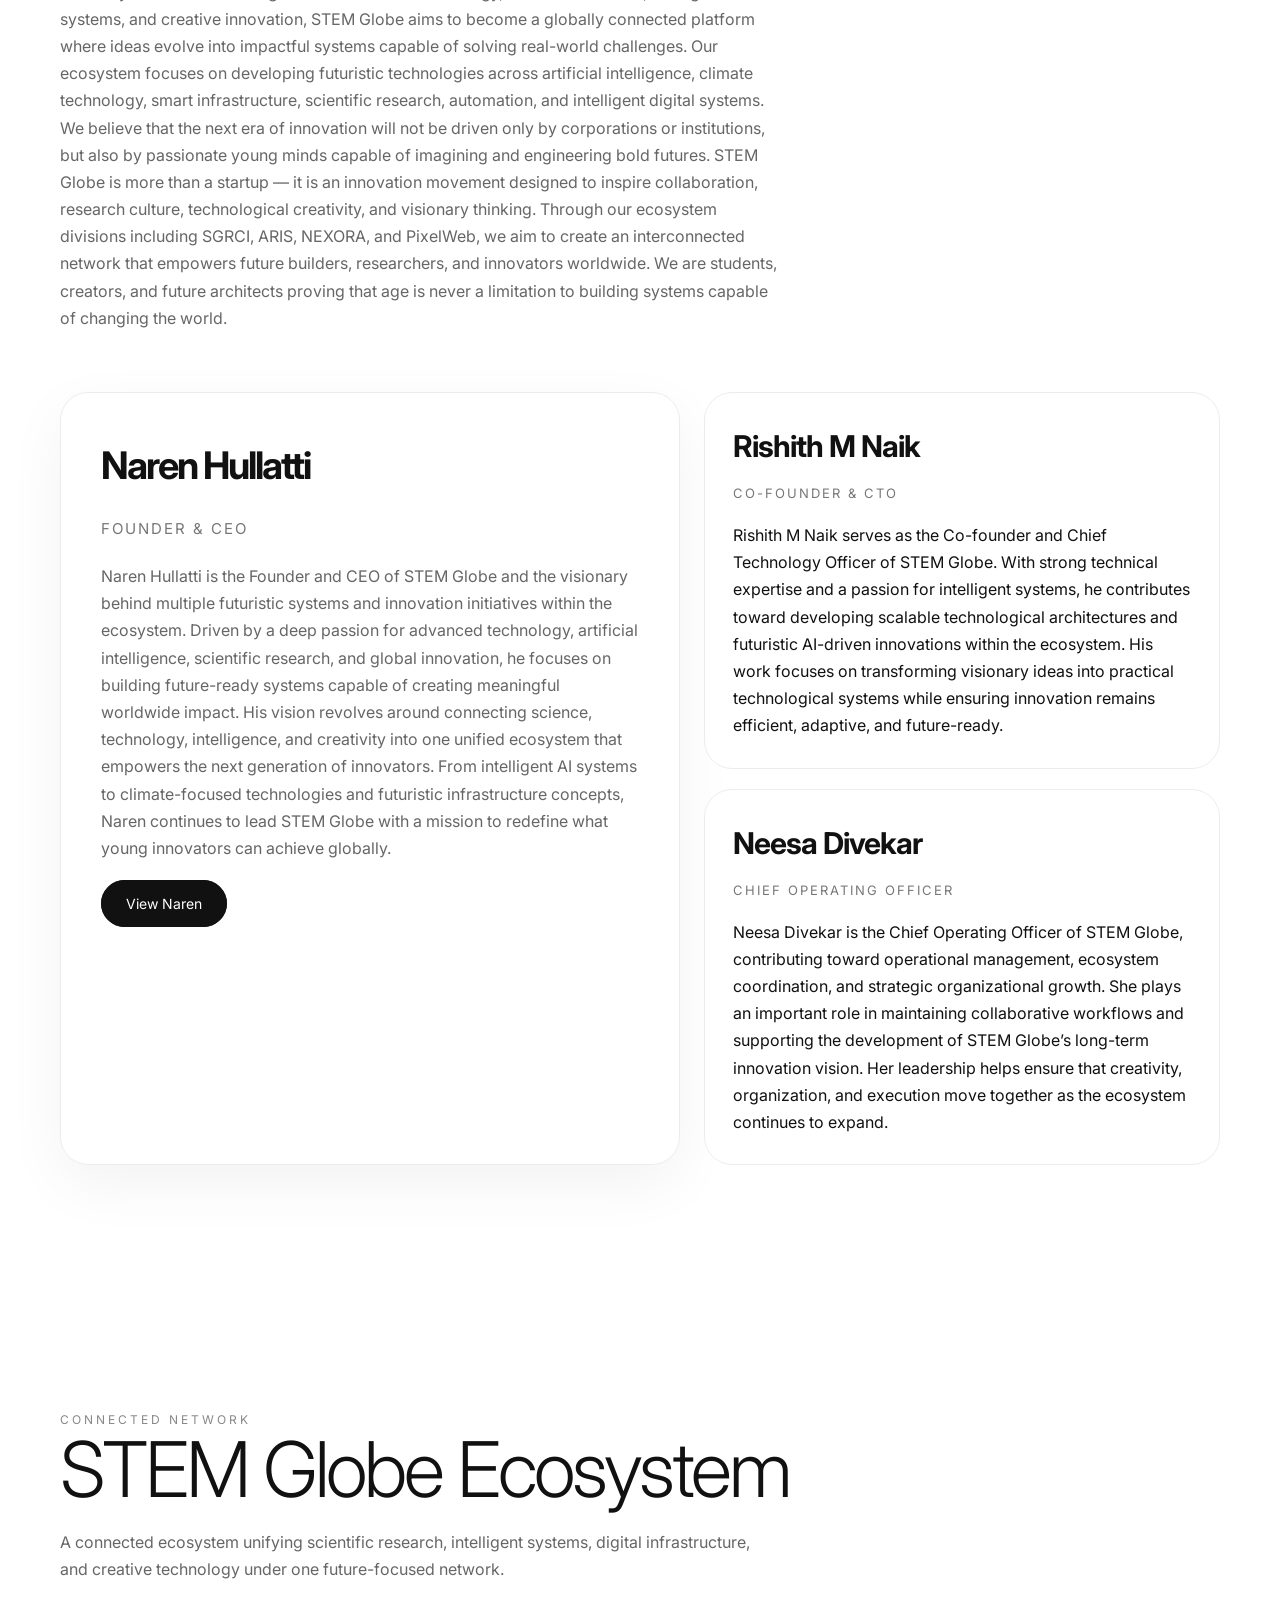
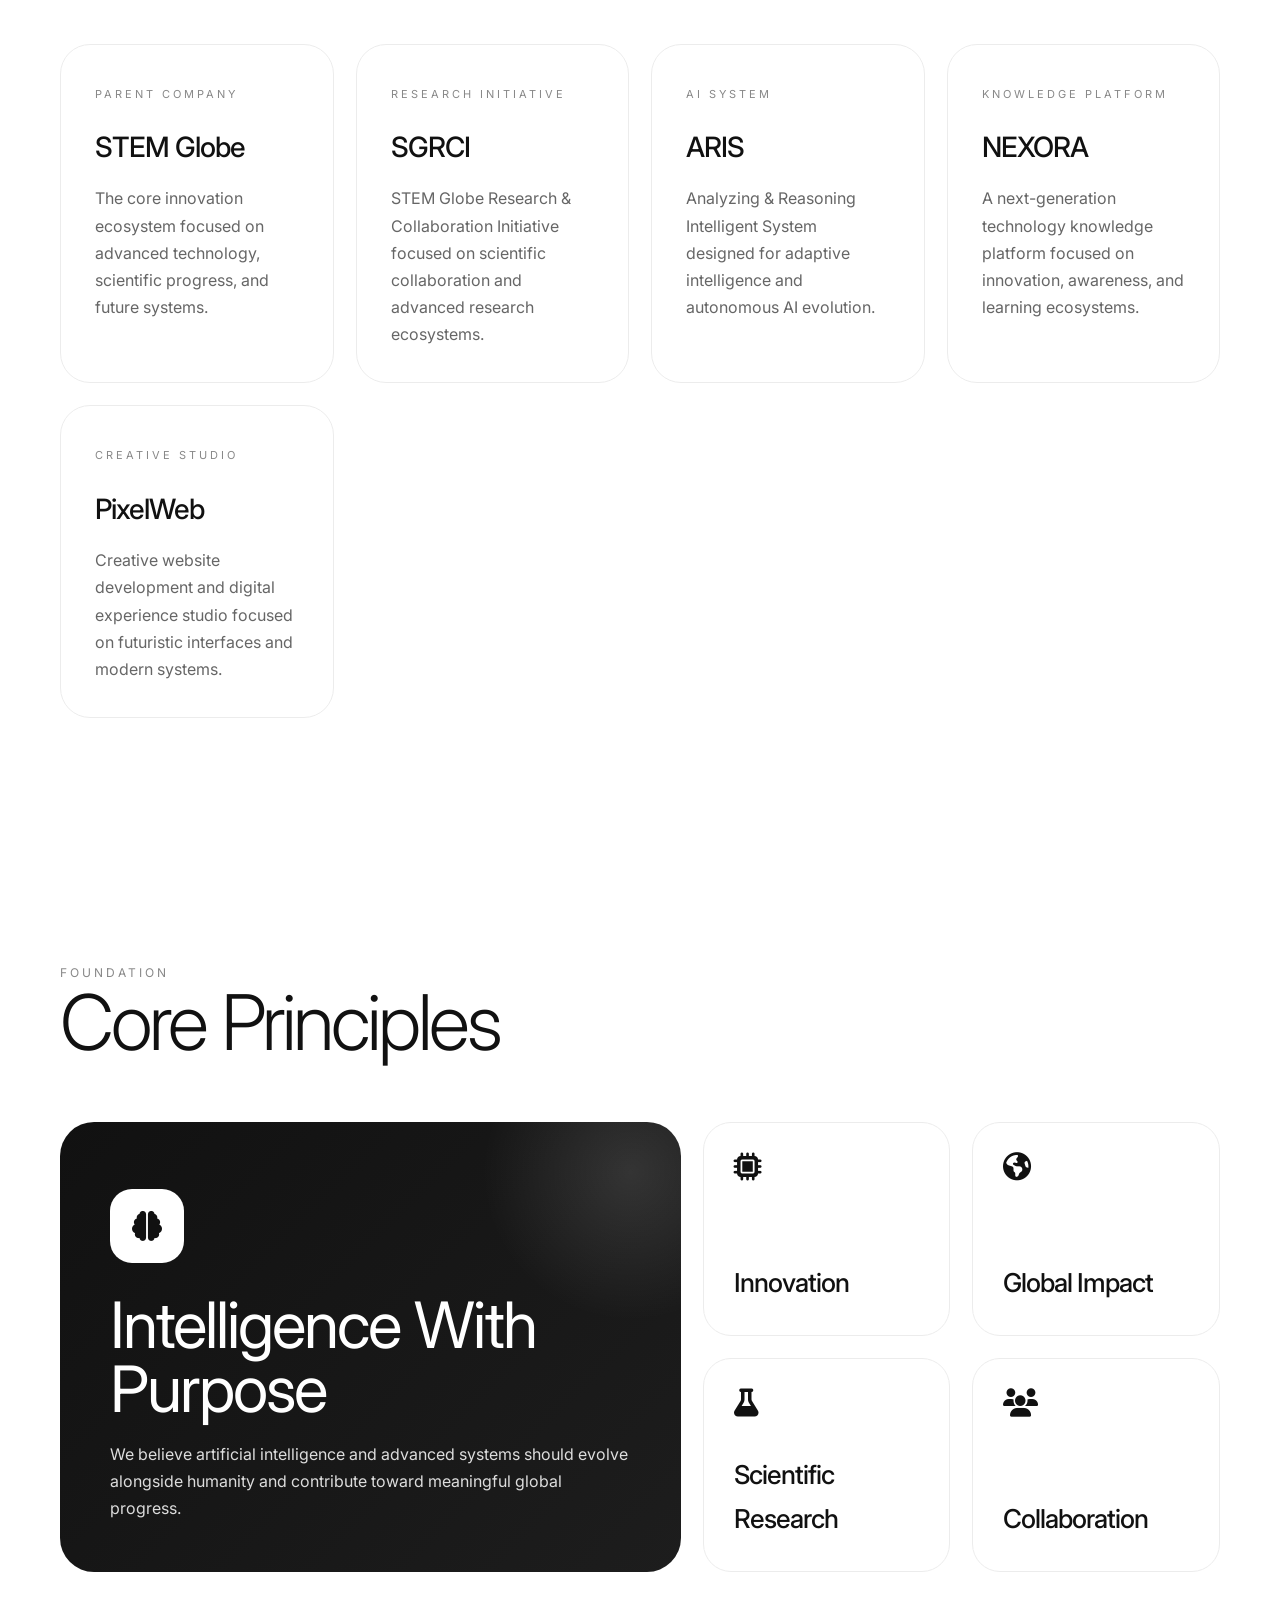
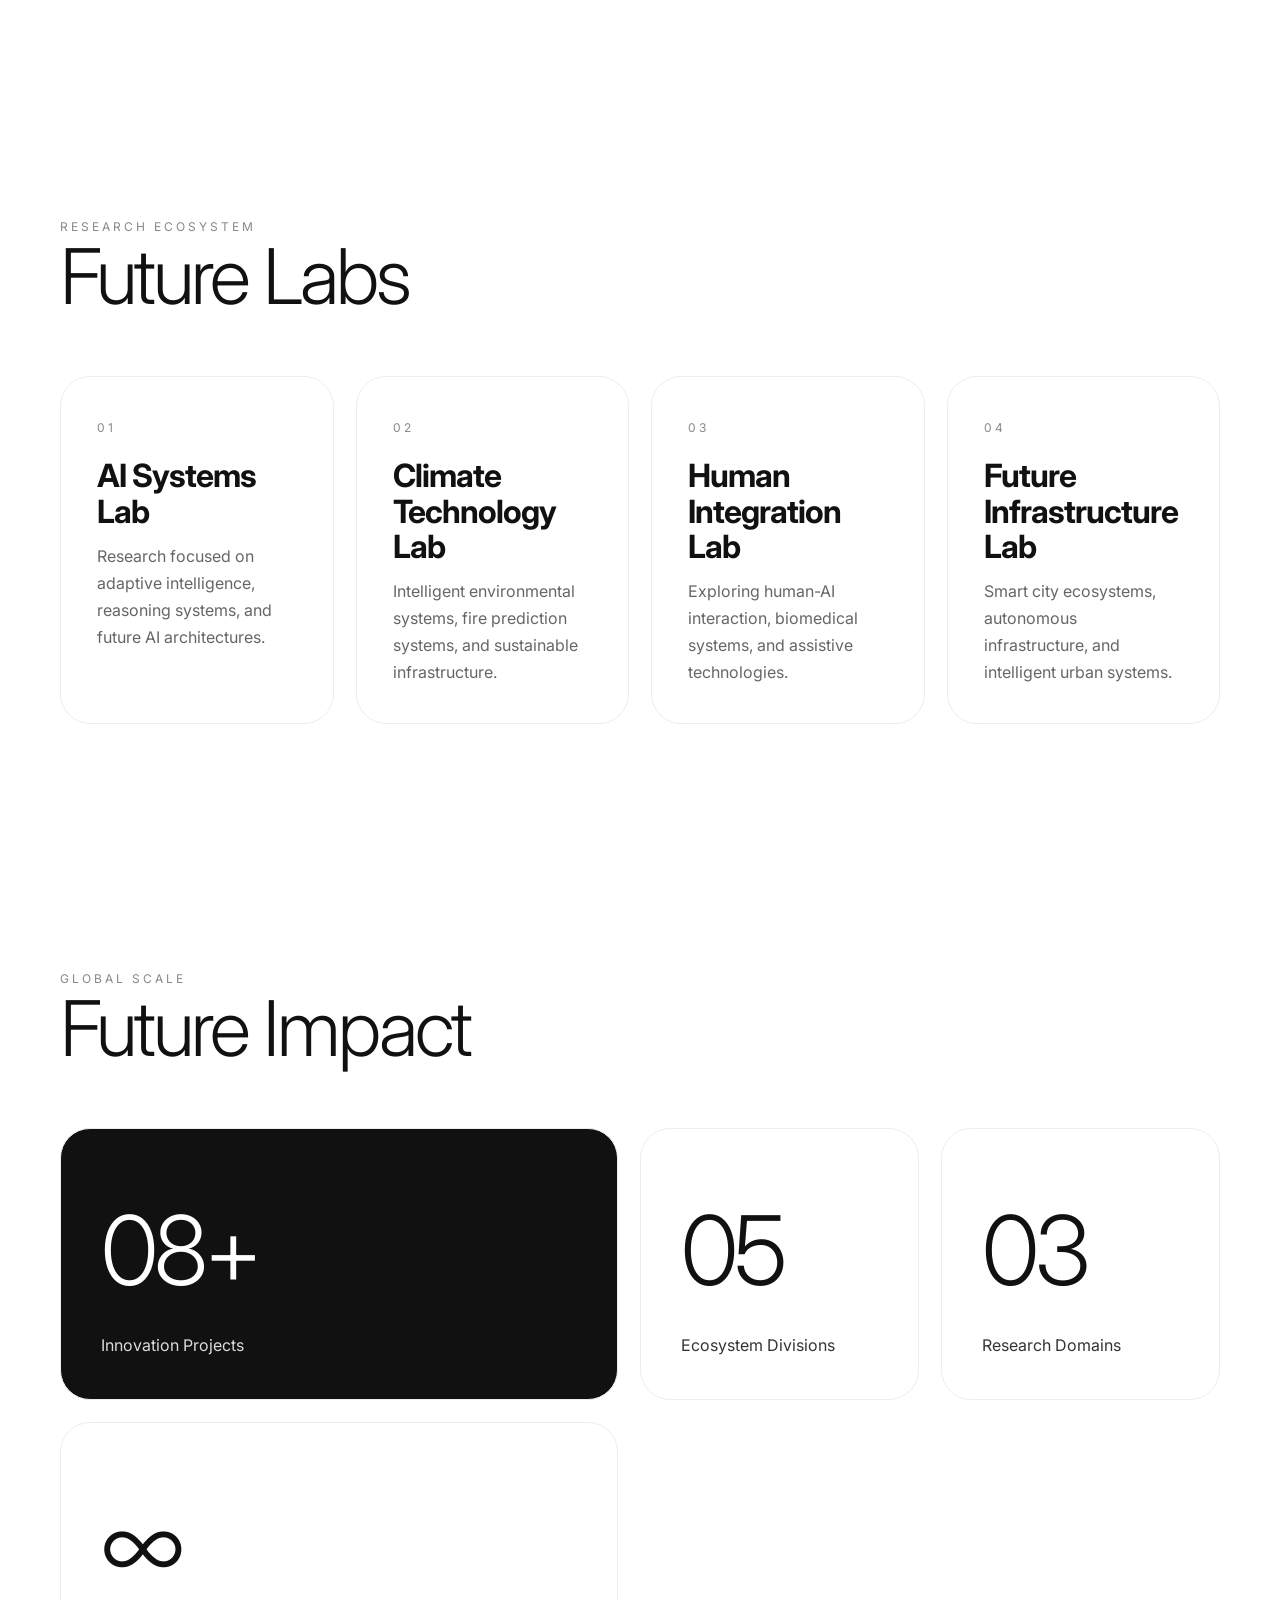
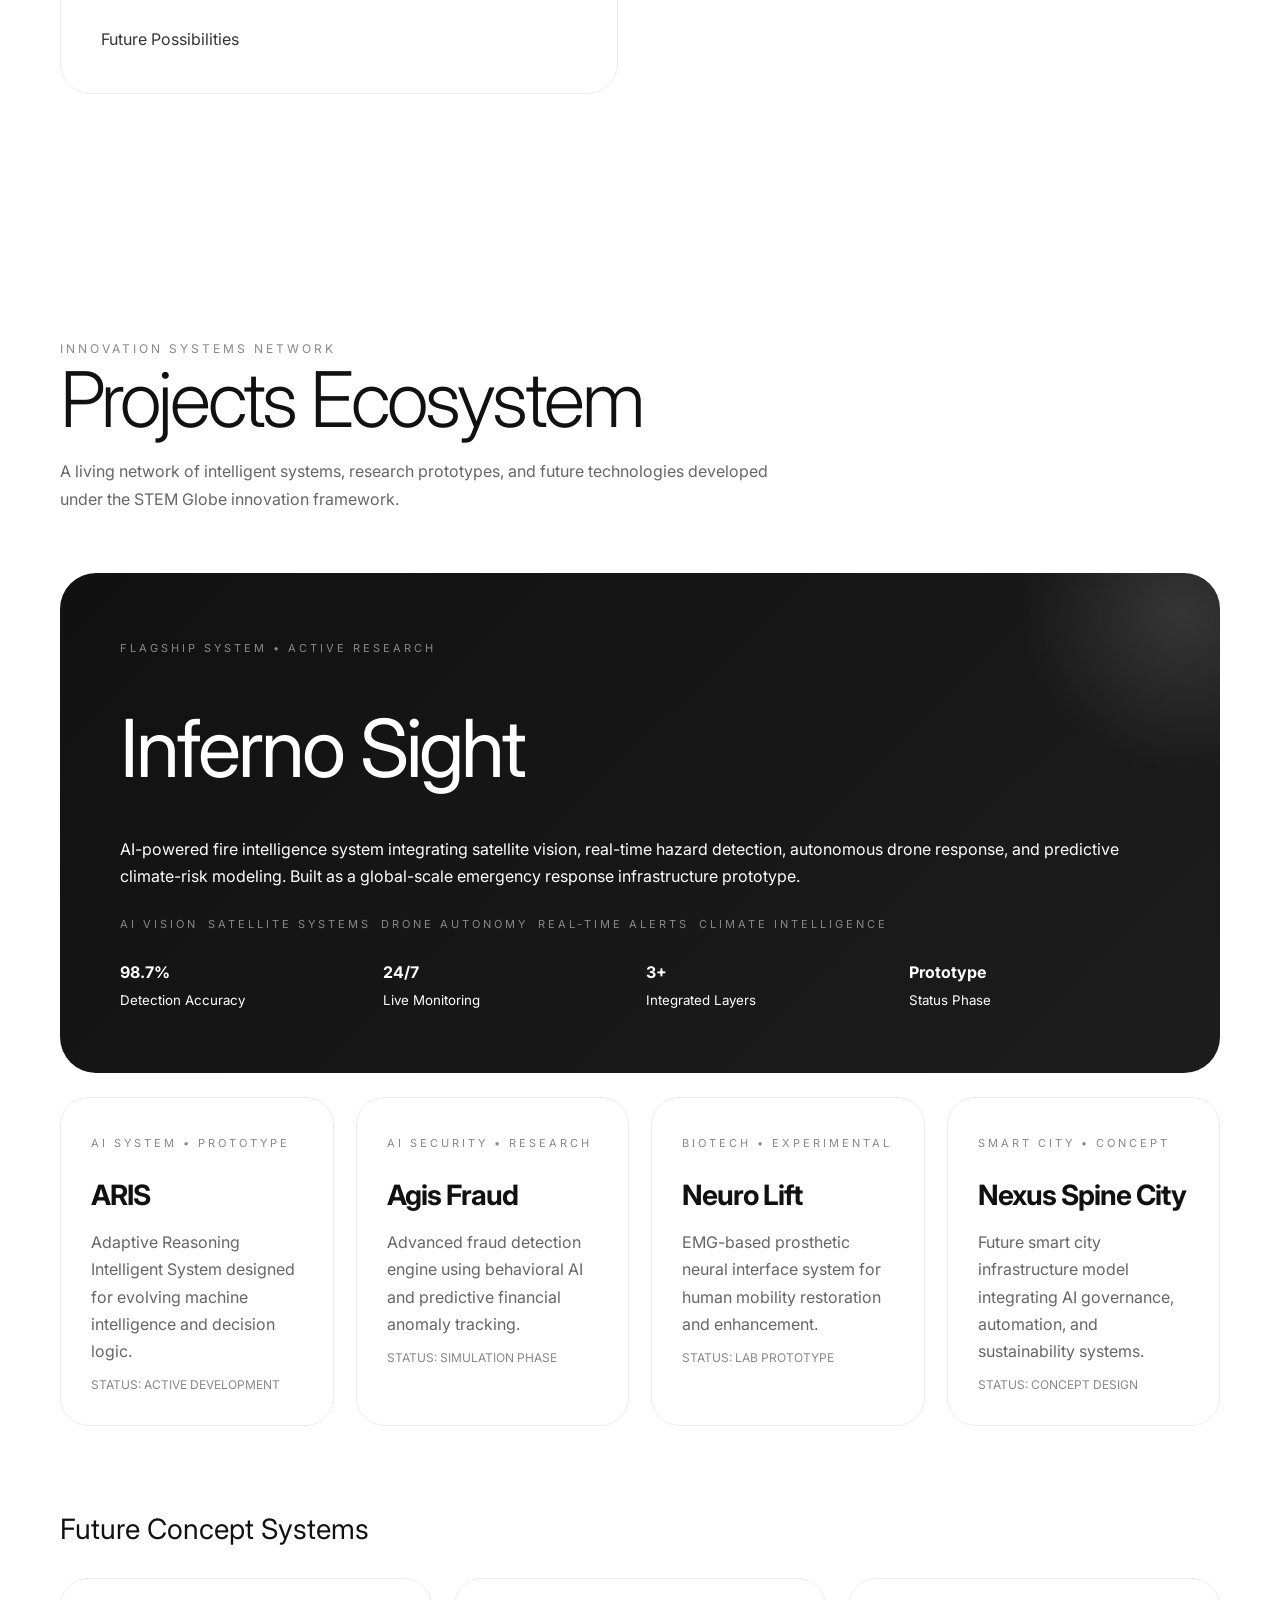
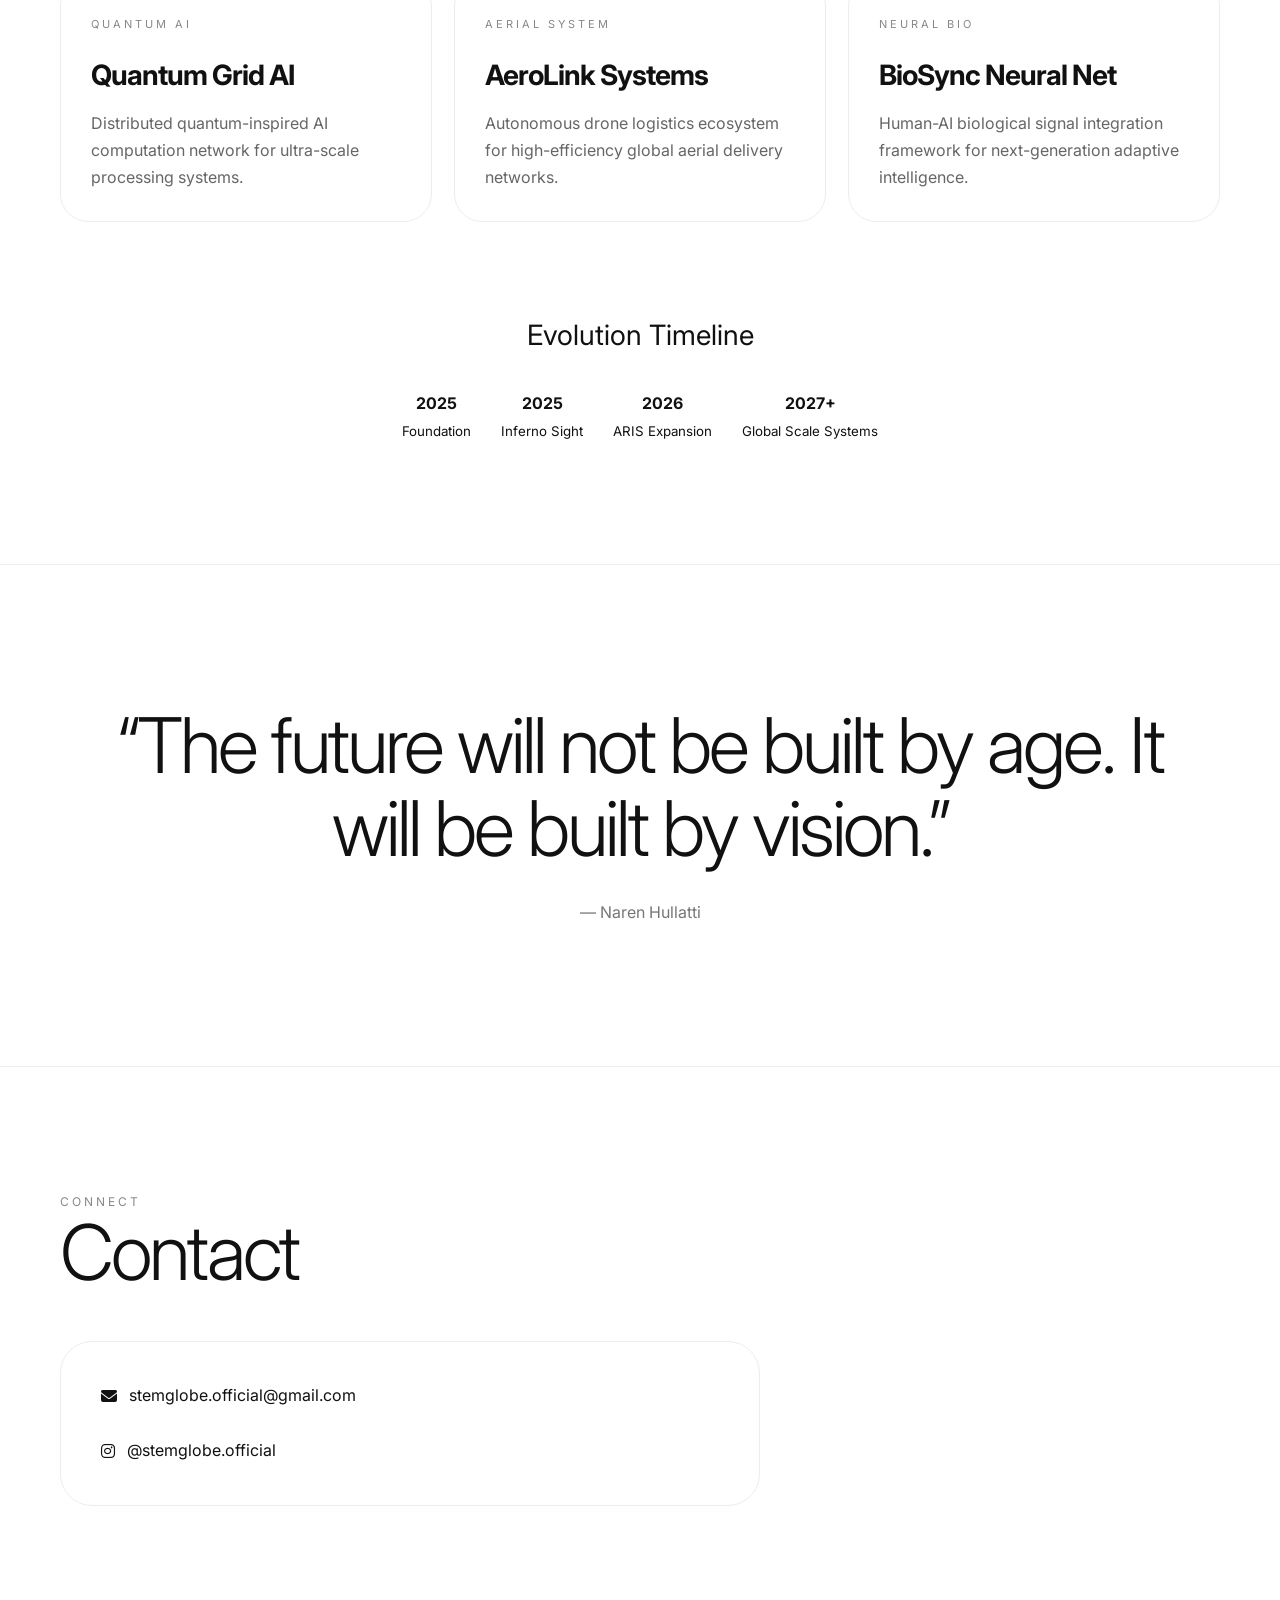
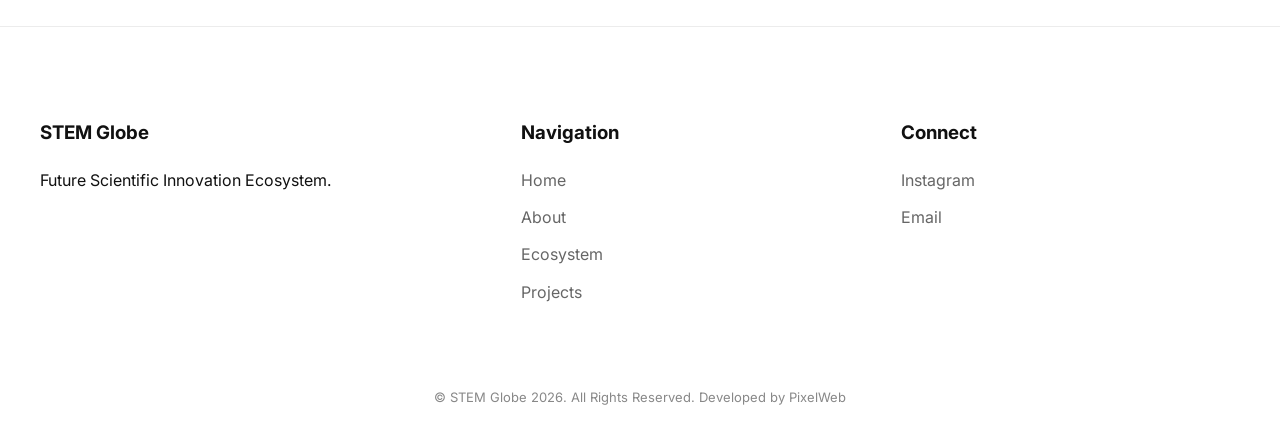
==== commit cb2a5d7f: "index.html" ====
--- a/index.html
+++ b/index.html
@@ -1,664 +1,2121 @@
-
 <!DOCTYPE html>
 <html lang="en">
 <head>
 
-  <!-- Google tag (gtag.js) -->
+<!-- Google Analytics -->
 <script async src="https://www.googletagmanager.com/gtag/js?id=G-JER88R85VD"></script>
 <script>
-  window.dataLayer = window.dataLayer || [];
-  function gtag(){dataLayer.push(arguments);}
-  gtag('js', new Date());
-
-  gtag('config', 'G-JER88R85VD');
+window.dataLayer = window.dataLayer || [];
+function gtag(){dataLayer.push(arguments);}
+gtag('js', new Date());
+gtag('config', 'G-JER88R85VD');
 </script>
-  
-<link rel="icon" href="favicon.png">
+
 <meta charset="UTF-8">
 <meta name="viewport" content="width=device-width, initial-scale=1.0">
+<meta name="theme-color" content="#ffffff">
+<meta name="description" content="STEM Globe — Future Scientific Innovation Ecosystem">
+
 <title>STEM Globe</title>
 
+<link rel="icon" href="favicon.png">
+
+<link rel="preconnect" href="https://fonts.googleapis.com">
+<link rel="preconnect" href="https://fonts.gstatic.com" crossorigin>
+<link href="https://fonts.googleapis.com/css2?family=Inter:wght@300;400;500;600;700&display=swap" rel="stylesheet">
+
+<link rel="stylesheet"
+href="https://cdnjs.cloudflare.com/ajax/libs/font-awesome/6.5.0/css/all.min.css">
+
 <style>
-:root {
-  --c1: #00f2fe;
-  --c2: #4facfe;
-  --c3: #43e97b;
-}
-
-* {
-  margin: 0;
-  padding: 0;
-  box-sizing: border-box;
-  font-family: 'Poppins', sans-serif;
-}
-
-body {
-  background: #05070a;
-  overflow-x: hidden;
-}
-
-/* ===== FLOW BACKGROUND ===== */
-.flow-bg {
-  position: fixed;
-  width: 200%;
-  height: 200%;
-  background: linear-gradient(120deg, var(--c1), var(--c2), var(--c3));
-  animation: flow 18s ease-in-out infinite;
-  z-index: -1;
-  filter: blur(120px);
-  opacity: 0.35;
-  transition: background 3s ease-in-out;
-}
-
-@keyframes flow {
-  0% { transform: translate(0,0) scale(1) }
-  50% { transform: translate(-20%, -20%) scale(1.1) }
-  100% { transform: translate(0,0) scale(1) }
-}
-
-/* ===== NAVBAR ===== */
-.navbar {
-  position: fixed;
-  width: 100%;
-  top: 0;
-  padding: 18px 60px;
-  display: flex;
-  justify-content: space-between;
-  align-items: center;
-  backdrop-filter: blur(18px);
-  background: rgba(255,255,255,0.05);
-  border-bottom: 1px solid rgba(255,255,255,0.08);
-  z-index: 1000;
-}
-
-.logo {
-  color: white;
-  font-size: 26px;
-  font-weight: 700;
-}
-
-.nav-links {
-  display: flex;
-  list-style: none;
-}
-
-.nav-links li {
-  margin: 0 25px;
-}
-
-.nav-links a {
-  text-decoration: none;
-  color: white;
-  padding: 6px 14px;
-  border-radius: 20px;
-  position: relative;
-  transition: all 0.35s ease;
-}
-
-.nav-links a::before {
-  content: '';
-  position: absolute;
-  inset: 0;
-  border-radius: 20px;
-  background: linear-gradient(45deg, var(--c1), var(--c2));
-  opacity: 0;
-  filter: blur(10px);
-  transition: opacity 0.4s ease;
-}
-
-.nav-links a:hover::before {
-  opacity: 1;
-}
-
-.nav-links a:hover {
-  color: #000;
-  background: linear-gradient(45deg, var(--c1), var(--c2));
-}
-
-.btn {
-  padding: 8px 20px;
-  border-radius: 30px;
-  background: linear-gradient(45deg, var(--c2), var(--c3));
-  color: #000;
-  font-weight: 600;
-}
-
-/* MOBILE */
-.hamburger {
-  display: none;
-  flex-direction: column;
-  cursor: pointer;
-}
-
-.hamburger span {
-  width: 26px;
-  height: 3px;
-  background: white;
-  margin: 4px;
-}
-
-@media(max-width:768px){
-  .nav-links {
-    position: fixed;
-    right: -100%;
-    top: 0;
-    height: 100vh;
-    width: 70%;
-    flex-direction: column;
-    justify-content: center;
-    align-items: center;
-    background: rgba(0,0,0,0.95);
-    transition: 0.5s;
-  }
-
-  .nav-links.active {
-    right: 0;
-  }
-
-  .nav-links li {
-    margin: 20px 0;
-  }
-
-  .hamburger {
-    display: flex;
-  }
-}
-
-/* ===== HOME ===== */
-.home {
-  height: 100vh;
-  display: flex;
-  justify-content: center;
-  align-items: center;
-  text-align: center;
-  padding: 0 20px;
-}
-
-.home-content {
-  max-width: 850px;
-  color: white;
-  animation: fadeUp 1.2s ease forwards;
-}
-
-.home h1 {
-  font-size: 52px;
-  margin-bottom: 20px;
-  background: linear-gradient(90deg, var(--c1), var(--c2));
-  -webkit-background-clip: text;
-  -webkit-text-fill-color: transparent;
-}
-
-.home p {
-  font-size: 18px;
-  opacity: 0.85;
-  margin-bottom: 30px;
-}
-
-.cta-btn {
-  padding: 12px 30px;
-  border-radius: 30px;
-  background: linear-gradient(45deg, var(--c1), var(--c2));
-  color: #000;
-  text-decoration: none;
-  font-weight: 600;
-}
-
-@keyframes fadeUp {
-  from {opacity:0; transform:translateY(40px);}
-  to {opacity:1; transform:translateY(0);}
-}
-
-/* ===== ABOUT ===== */
-.about {
-  padding: 120px 60px;
-  color: white;
-}
-
-.about-container {
-  display: flex;
-  gap: 60px;
-  flex-wrap: wrap;
-}
-
-.about-text {
-  flex: 1;
-}
-
-.about-text h2 {
-  font-size: 40px;
-  margin-bottom: 20px;
-  background: linear-gradient(90deg, var(--c1), var(--c2));
-  -webkit-background-clip: text;
-  -webkit-text-fill-color: transparent;
-}
-
-.about-text p {
-  margin-bottom: 15px;
-  opacity: 0.85;
-}
-
-.founders {
-  flex: 1;
-  display: grid;
-  gap: 20px;
-}
-
-.founder-card {
-  padding: 20px;
-  border-radius: 20px;
-  backdrop-filter: blur(14px);
-  background: rgba(255,255,255,0.05);
-  border: 1px solid rgba(255,255,255,0.08);
-  transition: 0.3s;
-}
-
-.founder-card:hover {
-  transform: translateY(-8px);
-}
-
-.about-vision {
-  margin-top: 60px;
-  text-align: center;
-  max-width: 900px;
-  margin-left: auto;
-  margin-right: auto;
-}
-
-/* CONTACT ICON LINKS */
-.contact-link {
-  color: #00f2fe;
-  text-decoration: none;
-  font-size: 16px;
-  display: inline-flex;
-  align-items: center;
-  gap: 10px;
-  transition: all 0.4s ease;
-}
-
-/* ICON STYLE */
-.contact-link i {
-  font-size: 18px;
-  transition: all 0.4s ease;
-}
-
-/* HOVER EFFECT */
-.contact-link:hover {
-  color: white;
-  transform: translateY(-2px);
-}
-
-.contact-link:hover i {
-  transform: scale(1.2) rotate(5deg);
-  filter: drop-shadow(0 0 8px rgba(0,255,255,0.7));
-}
-
-/* SUBTLE PULSE ANIMATION */
-@keyframes pulseGlow {
-  0% { filter: drop-shadow(0 0 0 rgba(0,255,255,0)); }
-  50% { filter: drop-shadow(0 0 10px rgba(0,255,255,0.6)); }
-  100% { filter: drop-shadow(0 0 0 rgba(0,255,255,0)); }
-}
-
-.contact-link i {
-  animation: pulseGlow 3s infinite ease-in-out;
-}
-
-/* RESPONSIVE */
-@media(max-width:768px){
-  .home h1 {font-size:34px;}
-  .about {padding:80px 20px;}
-}
+
+:root{
+  --bg:#ffffff;
+  --text:#111111;
+  --muted:#666666;
+  --line:#ececec;
+  --soft:#f6f6f6;
+  --radius:28px;
+  --shadow:0 20px 60px rgba(0,0,0,0.05);
+}
+
+*{
+  margin:0;
+  padding:0;
+  box-sizing:border-box;
+}
+
+html{
+  scroll-behavior:smooth;
+}
+
+body{
+  background:var(--bg);
+  color:var(--text);
+  font-family:'Inter',sans-serif;
+  overflow-x:hidden;
+  line-height:1.7;
+}
+
+img{
+  max-width:100%;
+  display:block;
+}
+
+/* =========================
+   SCROLLBAR
+========================= */
+
+::-webkit-scrollbar{
+  width:10px;
+}
+
+::-webkit-scrollbar-thumb{
+  background:#d7d7d7;
+  border-radius:20px;
+}
+
+/* =========================
+   NOISE
+========================= */
+
+.noise{
+  position:fixed;
+  inset:0;
+  pointer-events:none;
+  z-index:9999;
+  opacity:0.025;
+  background-image:
+  radial-gradient(#000 0.5px, transparent 0.5px);
+  background-size:4px 4px;
+}
+
+/* =========================
+   BACKGROUND ORBS
+========================= */
+
+.orb{
+  position:fixed;
+  border-radius:50%;
+  filter:blur(120px);
+  z-index:-2;
+  opacity:0.12;
+}
+
+.orb1{
+  width:550px;
+  height:550px;
+  background:#5d7cff;
+  top:-180px;
+  left:-140px;
+  animation:float1 14s ease-in-out infinite;
+}
+
+.orb2{
+  width:450px;
+  height:450px;
+  background:#00d9ff;
+  right:-120px;
+  bottom:-140px;
+  animation:float2 18s ease-in-out infinite;
+}
+
+@keyframes float1{
+  0%{transform:translate(0,0)}
+  50%{transform:translate(90px,60px)}
+  100%{transform:translate(0,0)}
+}
+
+@keyframes float2{
+  0%{transform:translate(0,0)}
+  50%{transform:translate(-70px,-40px)}
+  100%{transform:translate(0,0)}
+}
+
+/* =========================
+   LOADER
+========================= */
+
+.loader{
+  position:fixed;
+  inset:0;
+  background:#fff;
+  z-index:99999;
+  display:flex;
+  justify-content:center;
+  align-items:center;
+  flex-direction:column;
+  transition:1s ease;
+}
+
+.loader.hidden{
+  opacity:0;
+  visibility:hidden;
+}
+
+.loader img{
+  width:78px;
+  animation:floatLogo 2s ease-in-out infinite;
+}
+
+.loader p{
+  margin-top:18px;
+  font-size:12px;
+  letter-spacing:3px;
+  color:#777;
+}
+
+@keyframes floatLogo{
+  0%{transform:translateY(0)}
+  50%{transform:translateY(-8px)}
+  100%{transform:translateY(0)}
+}
+
+/* =========================
+   HEADER
+========================= */
+
+header{
+  position:fixed;
+  top:0;
+  left:0;
+  right:0;
+  z-index:1000;
+
+  display:flex;
+  justify-content:space-between;
+  align-items:center;
+
+  padding:18px 42px;
+
+  background:rgba(255,255,255,0.82);
+  backdrop-filter:blur(18px);
+
+  border-bottom:1px solid rgba(0,0,0,0.05);
+}
+
+.logo{
+  display:flex;
+  align-items:center;
+  gap:12px;
+  font-size:20px;
+  font-weight:600;
+  letter-spacing:-0.5px;
+}
+
+.logo img{
+  width:38px;
+  height:38px;
+}
+
+.nav-links{
+  list-style:none;
+  display:flex;
+  align-items:center;
+  gap:8px;
+}
+
+.nav-links a{
+  text-decoration:none;
+  color:#111;
+  font-size:14px;
+  padding:10px 16px;
+  border-radius:999px;
+  transition:0.3s ease;
+}
+
+.nav-links a:hover{
+  background:#111;
+  color:#fff;
+}
+
+.hamburger{
+  display:none;
+  flex-direction:column;
+  cursor:pointer;
+}
+
+.hamburger span{
+  width:25px;
+  height:2px;
+  background:#111;
+  margin:4px;
+}
+
+/* =========================
+   HERO
+========================= */
+
+.hero{
+  min-height:100vh;
+  display:flex;
+  align-items:center;
+  justify-content:center;
+  text-align:center;
+  padding:120px 20px 80px;
+  position:relative;
+}
+
+.hero-content{
+  max-width:1100px;
+  position:relative;
+  z-index:2;
+}
+
+.hero h1{
+  font-size:clamp(4rem,10vw,8rem);
+  line-height:0.9;
+  font-weight:300;
+  letter-spacing:-5px;
+}
+
+.hero p{
+  max-width:720px;
+  margin:28px auto 0;
+  color:var(--muted);
+  font-size:18px;
+}
+
+.cta{
+  margin-top:36px;
+  display:flex;
+  justify-content:center;
+  gap:14px;
+  flex-wrap:wrap;
+}
+
+.btn{
+  padding:14px 24px;
+  border-radius:999px;
+  border:1px solid #111;
+  text-decoration:none;
+  transition:0.3s ease;
+  font-size:14px;
+}
+
+.btn-primary{
+  background:#111;
+  color:#fff;
+}
+
+.btn-secondary{
+  color:#111;
+}
+
+.btn-secondary:hover{
+  background:#f5f5f5;
+}
+
+.hero-ring{
+  position:absolute;
+  width:620px;
+  height:620px;
+  border-radius:50%;
+  border:1px solid rgba(0,0,0,0.05);
+  animation:rotate 28s linear infinite;
+}
+
+.hero-ring::before,
+.hero-ring::after{
+  content:'';
+  position:absolute;
+  border-radius:50%;
+  border:1px solid rgba(0,0,0,0.04);
+}
+
+.hero-ring::before{
+  inset:70px;
+}
+
+.hero-ring::after{
+  inset:140px;
+}
+
+@keyframes rotate{
+  from{transform:rotate(0deg)}
+  to{transform:rotate(360deg)}
+}
+
+/* =========================
+   SECTIONS
+========================= */
+
+.section{
+  max-width:1200px;
+  margin:auto;
+  padding:120px 20px;
+}
+
+.section-title{
+  font-size:clamp(2.8rem,6vw,5rem);
+  font-weight:300;
+  letter-spacing:-3px;
+  line-height:1;
+}
+
+.section-sub{
+  margin-top:20px;
+  max-width:720px;
+  color:var(--muted);
+}
+
+.mini-tag{
+  font-size:12px;
+  letter-spacing:3px;
+  color:#888;
+}
+
+/* =========================
+   MISSION
+========================= */
+
+.mission{
+  border-top:1px solid var(--line);
+  border-bottom:1px solid var(--line);
+  padding:120px 20px;
+  text-align:center;
+}
+
+.mission h2{
+  font-size:clamp(2.2rem,5vw,5rem);
+  font-weight:300;
+  max-width:1100px;
+  margin:auto;
+  letter-spacing:-3px;
+  line-height:1.08;
+}
+
+/* =========================
+   ABOUT
+========================= */
+
+.about-layout{
+  margin-top:60px;
+  display:grid;
+  grid-template-columns:1.2fr 1fr;
+  gap:24px;
+}
+
+.about-text{
+  border:1px solid var(--line);
+  border-radius:var(--radius);
+  padding:40px;
+  background:#fff;
+  box-shadow:var(--shadow);
+}
+
+.about-text p{
+  color:var(--muted);
+  margin-bottom:20px;
+}
+
+.founders-grid{
+  display:grid;
+  gap:20px;
+}
+
+.founder-card{
+  border:1px solid var(--line);
+  border-radius:var(--radius);
+  padding:28px;
+  background:#fff;
+  transition:0.35s ease;
+}
+
+.founder-card:hover{
+  transform:translateY(-6px);
+  box-shadow:var(--shadow);
+}
+
+.founder-card h3{
+  font-size:26px;
+  margin-bottom:6px;
+}
+
+/* =========================
+   ECOSYSTEM
+========================= */
+
+.ecosystem-grid{
+  margin-top:60px;
+  display:grid;
+  grid-template-columns:repeat(auto-fit,minmax(260px,1fr));
+  gap:22px;
+}
+
+.ecosystem-card{
+  border:1px solid var(--line);
+  border-radius:30px;
+  padding:34px;
+  position:relative;
+  overflow:hidden;
+  background:#fff;
+  transition:0.35s ease;
+}
+
+.ecosystem-card::before{
+  content:'';
+  position:absolute;
+  width:220px;
+  height:220px;
+  border-radius:50%;
+  background:radial-gradient(rgba(0,0,0,0.04),transparent 70%);
+  top:-80px;
+  right:-80px;
+  opacity:0;
+  transition:0.4s;
+}
+
+.ecosystem-card:hover::before{
+  opacity:1;
+}
+
+.ecosystem-card:hover{
+  transform:translateY(-10px);
+  box-shadow:0 25px 60px rgba(0,0,0,0.07);
+}
+
+.ecosystem-card h3{
+  margin:18px 0 14px;
+  font-size:28px;
+  font-weight:500;
+  letter-spacing:-1px;
+}
+
+.ecosystem-card p{
+  color:var(--muted);
+}
+
+.eco-tag{
+  font-size:11px;
+  letter-spacing:3px;
+  color:#888;
+}
+
+/* =========================
+   PRINCIPLES
+========================= */
+
+.principles-layout{
+  margin-top:60px;
+  display:grid;
+  grid-template-columns:1.2fr 1fr;
+  gap:22px;
+}
+
+.principle-large{
+  border-radius:34px;
+  padding:50px;
+  min-height:450px;
+  position:relative;
+  overflow:hidden;
+  background:linear-gradient(135deg,#111,#1d1d1d);
+  color:#fff;
+
+  display:flex;
+  flex-direction:column;
+  justify-content:flex-end;
+}
+
+.principle-large::before{
+  content:'';
+  position:absolute;
+  width:300px;
+  height:300px;
+  border-radius:50%;
+  background:radial-gradient(rgba(255,255,255,0.12),transparent 70%);
+  top:-100px;
+  right:-100px;
+}
+
+.principle-icon{
+  width:74px;
+  height:74px;
+  border-radius:22px;
+  background:#fff;
+  color:#111;
+  display:flex;
+  align-items:center;
+  justify-content:center;
+  font-size:30px;
+  margin-bottom:30px;
+}
+
+.principle-large h3{
+  font-size:clamp(2.4rem,5vw,4rem);
+  line-height:1;
+  letter-spacing:-2px;
+  font-weight:400;
+}
+
+.principle-large p{
+  margin-top:20px;
+  max-width:520px;
+  opacity:0.85;
+}
+
+.principles-grid{
+  display:grid;
+  grid-template-columns:1fr 1fr;
+  gap:22px;
+}
+
+.principle-card{
+  border:1px solid var(--line);
+  border-radius:28px;
+  min-height:210px;
+  padding:30px;
+  background:#fff;
+  display:flex;
+  flex-direction:column;
+  justify-content:space-between;
+  transition:0.35s ease;
+}
+
+.principle-card:hover{
+  transform:translateY(-8px) scale(1.02);
+  box-shadow:var(--shadow);
+}
+
+.principle-card i{
+  font-size:28px;
+}
+
+.principle-card h4{
+  font-size:26px;
+  font-weight:500;
+  letter-spacing:-1px;
+}
+
+/* =========================
+   LABS
+========================= */
+
+.labs-grid{
+  margin-top:60px;
+  display:grid;
+  grid-template-columns:repeat(auto-fit,minmax(270px,1fr));
+  gap:22px;
+}
+
+.lab-card{
+  border:1px solid var(--line);
+  border-radius:30px;
+  padding:36px;
+  transition:0.35s ease;
+  background:#fff;
+}
+
+.lab-card:hover{
+  transform:translateY(-8px);
+  box-shadow:var(--shadow);
+}
+
+.lab-card span{
+  font-size:12px;
+  letter-spacing:3px;
+  color:#888;
+}
+
+.lab-card h3{
+  margin:18px 0 14px;
+  font-size:32px;
+  line-height:1.1;
+  letter-spacing:-1px;
+}
+
+.lab-card p{
+  color:var(--muted);
+}
+
+/* =========================
+   IMPACT
+========================= */
+
+.impact-grid{
+  margin-top:60px;
+  display:grid;
+  grid-template-columns:2fr 1fr 1fr;
+  gap:22px;
+}
+
+.impact-card{
+  border-radius:30px;
+  border:1px solid var(--line);
+  padding:40px;
+  min-height:240px;
+  background:#fff;
+  transition:0.35s ease;
+
+  display:flex;
+  flex-direction:column;
+  justify-content:space-between;
+}
+
+.impact-card:hover{
+  transform:translateY(-8px);
+}
+
+.impact-card.large{
+  background:#111;
+  color:#fff;
+}
+
+.impact-card h3{
+  font-size:clamp(3rem,8vw,6rem);
+  font-weight:300;
+  letter-spacing:-4px;
+}
+
+.impact-card p{
+  opacity:0.85;
+}
+
+/* =========================
+   PROJECTS
+========================= */
+
+.featured-project{
+  margin-top:60px;
+  border-radius:36px;
+  padding:60px;
+  background:linear-gradient(135deg,#111,#1d1d1d);
+  color:#fff;
+  position:relative;
+  overflow:hidden;
+}
+
+.featured-project::before{
+  content:'';
+  position:absolute;
+  width:320px;
+  height:320px;
+  border-radius:50%;
+  background:radial-gradient(rgba(255,255,255,0.12),transparent 70%);
+  right:-120px;
+  top:-120px;
+}
+
+.featured-project h3{
+  margin:20px 0;
+  font-size:clamp(3rem,7vw,5rem);
+  font-weight:400;
+  letter-spacing:-3px;
+}
+
+.project-grid{
+  margin-top:24px;
+  display:grid;
+  grid-template-columns:repeat(auto-fit,minmax(250px,1fr));
+  gap:22px;
+}
+
+.project-card{
+  border:1px solid var(--line);
+  border-radius:28px;
+  padding:30px;
+  background:#fff;
+  transition:0.35s ease;
+}
+
+.project-card:hover{
+  transform:translateY(-8px);
+  box-shadow:var(--shadow);
+}
+
+.project-card h4{
+  margin:16px 0 10px;
+  font-size:28px;
+  letter-spacing:-1px;
+}
+
+.project-card p{
+  color:var(--muted);
+}
+
+.tag{
+  font-size:11px;
+  letter-spacing:3px;
+  color:#888;
+}
+
+/* =========================
+   QUOTE
+========================= */
+
+.quote{
+  padding:140px 20px;
+  text-align:center;
+  border-top:1px solid var(--line);
+  border-bottom:1px solid var(--line);
+}
+
+.quote h2{
+  font-size:clamp(2.5rem,6vw,5rem);
+  line-height:1.08;
+  font-weight:300;
+  letter-spacing:-3px;
+  max-width:1100px;
+  margin:auto;
+}
+
+.quote p{
+  margin-top:28px;
+  color:#777;
+}
+
+/* =========================
+   CONTACT
+========================= */
+
+.contact-box{
+  margin-top:50px;
+  border:1px solid var(--line);
+  border-radius:32px;
+  padding:40px;
+  max-width:700px;
+  background:#fff;
+}
+
+.contact-link{
+  text-decoration:none;
+  color:#111;
+  display:inline-flex;
+  align-items:center;
+  gap:12px;
+  transition:0.3s ease;
+}
+
+.contact-link:hover{
+  opacity:0.65;
+}
+
+/* =========================
+   FOOTER
+========================= */
+
+footer{
+  padding:90px 20px 30px;
+  border-top:1px solid var(--line);
+}
+
+.footer-grid{
+  max-width:1200px;
+  margin:auto;
+  display:grid;
+  grid-template-columns:1.3fr 1fr 1fr;
+  gap:40px;
+}
+
+.footer-grid h3{
+  margin-bottom:18px;
+}
+
+.footer-grid a{
+  display:block;
+  margin-bottom:10px;
+  text-decoration:none;
+  color:var(--muted);
+}
+
+.footer-bottom{
+  margin-top:70px;
+  text-align:center;
+  color:#888;
+  font-size:13px;
+}
+
+/* =========================
+   REVEAL
+========================= */
+
+.reveal{
+  opacity:0;
+  transform:translateY(50px);
+  transition:
+  opacity 0.9s ease,
+  transform 0.9s ease;
+}
+
+.reveal.active{
+  opacity:1;
+  transform:translateY(0);
+}
+
+/* =========================
+   RESPONSIVE
+========================= */
+
+@media(max-width:950px){
+
+  .about-layout,
+  .principles-layout,
+  .impact-grid,
+  .footer-grid{
+    grid-template-columns:1fr;
+  }
+
+}
+
+@media(max-width:850px){
+
+  header{
+    padding:18px 20px;
+  }
+
+  .nav-links{
+    position:fixed;
+    top:0;
+    right:-100%;
+    width:75%;
+    height:100vh;
+    background:#fff;
+    border-left:1px solid var(--line);
+
+    flex-direction:column;
+    justify-content:center;
+    align-items:center;
+
+    transition:0.4s ease;
+  }
+
+  .nav-links.active{
+    right:0;
+  }
+
+  .hamburger{
+    display:flex;
+  }
+
+}
+
+@media(max-width:650px){
+
+  .hero h1{
+    font-size:56px;
+    letter-spacing:-3px;
+  }
+
+  .principles-grid{
+    grid-template-columns:1fr;
+  }
+
+  .featured-project,
+  .principle-large,
+  .about-text,
+  .contact-box{
+    padding:35px;
+  }
+
+}
+
 </style>
 </head>
-<link rel="stylesheet" href="https://cdnjs.cloudflare.com/ajax/libs/font-awesome/6.5.0/css/all.min.css">
 
 <body>
 
-<div class="flow-bg"></div>
-
-<!-- NAVBAR -->
-<nav class="navbar">
+<div class="noise"></div>
+
+<div class="orb orb1"></div>
+<div class="orb orb2"></div>
+<div id="preloader">
+
+  <!-- BG GLOW -->
+ <!-- VIDEO BG -->
+
+<video class="loader-video"
+  autoplay
+  muted
+  loop
+  playsinline>
+
+  <source src="bg.mp4" type="video/mp4">
+
+</video>
+
+<!-- DARK OVERLAY -->
+
+<div class="video-overlay"></div>
+
+  <!-- PARTICLES -->
+  <div class="particles"></div>
+
+  <!-- CENTER -->
+  <div class="loader-content">
+
+    <!-- ROTATING RINGS -->
+    <div class="ring ring1"></div>
+    <div class="ring ring2"></div>
+    <div class="ring ring3"></div>
+
+    <!-- LOGO -->
+    <div class="loader-logo">
+
+      <img src="logo.png" alt="STEM Globe Logo">
+
+    </div>
+
+    <!-- TEXT -->
+
+    <h1 class="loader-title">
+      STEM Globe
+    </h1>
+
+    <p class="loader-subtitle">
+      Innovation • Intelligence • Logic • Optimization
+    </p>
+
+    <!-- LOADING BAR -->
+
+    <div class="loading-line">
+
+      <span></span>
+
+    </div>
+
+  </div>
+
+</div>
+
+<!-- ===================================== -->
+<!-- PRELOADER CSS -->
+<!-- PUT IN YOUR CSS FILE -->
+<!-- ===================================== -->
+
+<style>
+
+/* ===================================== */
+/* PRELOADER */
+/* ===================================== */
+
+#preloader{
+
+  position:fixed;
+
+  inset:0;
+
+  width:100%;
+  height:100vh;
+
+  background:#050505;
+
+  display:flex;
+
+  align-items:center;
+  justify-content:center;
+
+  overflow:hidden;
+
+  z-index:999999;
+
+  transition:
+    opacity 1s ease,
+    visibility 1s ease;
+}
+
+/* HIDE */
+
+#preloader.hide{
+
+  opacity:0;
+  visibility:hidden;
+}
+
+/* ===================================== */
+/* BG GLOW */
+/* ===================================== */
+
+.loader-bg{
+
+  position:absolute;
+
+  width:900px;
+  height:900px;
+
+  border-radius:50%;
+
+  background:
+    radial-gradient(
+      circle,
+      rgba(255,255,255,0.06),
+      transparent 70%
+    );
+
+  animation:
+    pulseGlow 5s infinite ease-in-out;
+}
+
+@keyframes pulseGlow{
+
+  0%{
+    transform:scale(1);
+    opacity:0.5;
+  }
+
+  50%{
+    transform:scale(1.15);
+    opacity:1;
+  }
+
+  100%{
+    transform:scale(1);
+    opacity:0.5;
+  }
+
+}
+
+/* ===================================== */
+/* CONTENT */
+/* ===================================== */
+
+.loader-content{
+
+  position:relative;
+
+  display:flex;
+
+  flex-direction:column;
+
+  align-items:center;
+  justify-content:center;
+
+  z-index:5;
+}
+
+/* ===================================== */
+/* LOGO */
+/* ===================================== */
+
+.loader-logo{
+
+  width:150px;
+  height:150px;
+
+  border-radius:50%;
+
+  display:flex;
+
+  align-items:center;
+  justify-content:center;
+
+  position:relative;
+
+  z-index:5;
+
+  animation:
+    floatLogo 4s ease-in-out infinite;
+}
+
+.loader-logo img{
+
+  width:110px;
+
+  object-fit:contain;
+
+  filter:
+    drop-shadow(0 0 35px rgba(255,255,255,0.25));
+}
+
+@keyframes floatLogo{
+
+  0%{
+    transform:translateY(0px);
+  }
+
+  50%{
+    transform:translateY(-12px);
+  }
+
+  100%{
+    transform:translateY(0px);
+  }
+
+}
+
+/* ===================================== */
+/* RINGS */
+/* ===================================== */
+
+.ring{
+
+  position:absolute;
+
+  border-radius:50%;
+
+  border:
+    1px solid rgba(255,255,255,0.08);
+}
+
+.ring1{
+
+  width:220px;
+  height:220px;
+
+  animation:
+    rotateRing 10s linear infinite;
+}
+
+.ring2{
+
+  width:320px;
+  height:320px;
+
+  animation:
+    rotateRingReverse 16s linear infinite;
+}
+
+.ring3{
+
+  width:420px;
+  height:420px;
+
+  animation:
+    rotateRing 24s linear infinite;
+}
+
+@keyframes rotateRing{
+
+  from{
+    transform:rotate(0deg);
+  }
+
+  to{
+    transform:rotate(360deg);
+  }
+
+}
+
+@keyframes rotateRingReverse{
+
+  from{
+    transform:rotate(360deg);
+  }
+
+  to{
+    transform:rotate(0deg);
+  }
+
+}
+
+/* ===================================== */
+/* TITLE */
+/* ===================================== */
+
+.loader-title{
+
+  margin-top:35px;
+
+  font-size:74px;
+
+  letter-spacing:-4px;
+
+  color:#fff;
+
+  font-weight:700;
+
+  animation:
+    fadeSlide 1.4s ease;
+}
+
+.loader-subtitle{
+
+  margin-top:8px;
+
+  color:
+    rgba(255,255,255,0.6);
+
+  letter-spacing:3px;
+
+  text-transform:uppercase;
+
+  font-size:11px;
+
+  animation:
+    fadeSlide 1.8s ease;
+}
+
+@keyframes fadeSlide{
+
+  from{
+    opacity:0;
+    transform:translateY(30px);
+  }
+
+  to{
+    opacity:1;
+    transform:translateY(0px);
+  }
+
+}
+
+/* ===================================== */
+/* LOADING LINE */
+/* ===================================== */
+
+.loading-line{
+
+  width:240px;
+  height:2px;
+
+  background:
+    rgba(255,255,255,0.08);
+
+  margin-top:35px;
+
+  overflow:hidden;
+
+  border-radius:999px;
+}
+
+.loading-line span{
+
+  display:block;
+
+  width:0%;
+
+  height:100%;
+
+  background:#fff;
+
+  animation:
+    loadBar 3.5s ease forwards;
+}
+
+@keyframes loadBar{
+
+  from{
+    width:0%;
+  }
+
+  to{
+    width:100%;
+  }
+
+}
+
+/* ===================================== */
+/* PARTICLES */
+/* ===================================== */
+
+.particles::before,
+.particles::after{
+
+  content:"";
+
+  position:absolute;
+
+  width:6px;
+  height:6px;
+
+  border-radius:50%;
+
+  background:#fff;
+
+  opacity:0.2;
+
+  box-shadow:
+    200px 120px #fff,
+    -220px 180px #fff,
+    300px -120px #fff,
+    -320px -160px #fff,
+    120px -260px #fff,
+    -100px 260px #fff;
+
+  animation:
+    floatParticles 12s linear infinite;
+}
+
+@keyframes floatParticles{
+
+  from{
+    transform:translateY(0px);
+  }
+
+  to{
+    transform:translateY(-80px);
+  }
+
+}
+
+/* ===================================== */
+/* MOBILE */
+/* ===================================== */
+
+@media(max-width:768px){
+
+  .loader-title{
+    font-size:48px;
+  }
+
+  .loader-logo{
+
+    width:120px;
+    height:120px;
+  }
+
+  .loader-logo img{
+    width:85px;
+  }
+
+  .ring1{
+    width:180px;
+    height:180px;
+  }
+
+  .ring2{
+    width:250px;
+    height:250px;
+  }
+
+  .ring3{
+    width:320px;
+    height:320px;
+  }
+
+  .loading-line{
+    width:180px;
+  }
+
+}
+
+/* ===================================== */
+/* VIDEO BG */
+/* ===================================== */
+
+.loader-video{
+
+  position:absolute;
+
+  top:0;
+  left:0;
+
+  width:100%;
+  height:100%;
+
+  object-fit:cover;
+
+  z-index:1;
+
+  opacity:0.28;
+
+  filter:
+    grayscale(100%)
+    contrast(120%)
+    brightness(0.55);
+}
+
+/* ===================================== */
+/* OVERLAY */
+/* ===================================== */
+
+.video-overlay{
+
+  position:absolute;
+
+  inset:0;
+
+  background:
+    radial-gradient(
+      circle at center,
+      rgba(0,0,0,0.15),
+      rgba(0,0,0,0.85)
+    );
+
+  z-index:2;
+}
+
+</style>
+
+<!-- HEADER -->
+
+<header>
+
   <div class="logo">
-  <img src="logo.png" alt="STEM Globe Logo">
-  STEM Globe
-</div>
+    <img src="logo.png" alt="STEM Globe Logo">
+    STEM Globe
+  </div>
+
   <ul class="nav-links" id="navLinks">
     <li><a href="#home">Home</a></li>
     <li><a href="#about">About</a></li>
+    <li><a href="#ecosystem">Ecosystem</a></li>
+    <li><a href="#principles">Principles</a></li>
+    <li><a href="#labs">Labs</a></li>
     <li><a href="#projects">Projects</a></li>
     <li><a href="#contact">Contact</a></li>
-    <li><a href="terms.html">Terms</a></li>
-    <li><a href="privacy.html">Privacy</a></li>
   </ul>
+
   <div class="hamburger" id="hamburger">
-    <span></span><span></span><span></span>
+    <span></span>
+    <span></span>
+    <span></span>
   </div>
-</nav>
-
-<!-- HOME -->
-<section class="home" id="home">
-  <div class="home-content">
-    <h1>Engineering the Future of Technology & Science</h1>
+
+</header>
+
+<!-- HERO -->
+
+<section class="hero" id="home">
+
+  <div class="hero-ring"></div>
+
+  <div class="hero-content reveal">
+
+    <h1>
+      Engineering
+      the Future
+      of Science
+    </h1>
+
     <p>
-      STEM Globe is a next-generation innovation ecosystem where advanced technology,
-      scientific research, and intelligent systems converge to shape global progress.
+      STEM Globe is a future scientific innovation ecosystem where technology,
+      intelligence, research, and creativity converge to shape global progress.
     </p>
-    <a href="#projects" class="cta-btn">Explore More</a>
+
+    <div class="cta">
+
+      <a href="#projects" class="btn btn-primary">
+        Explore Ecosystem
+      </a>
+
+      <a href="#about" class="btn btn-secondary">
+        Learn More
+      </a>
+
+    </div>
+
   </div>
+
 </section>
 
+<!-- MISSION -->
+
+<section class="mission reveal">
+
+  <h2>
+    “Building the scientific and technological ecosystem the future demands.”
+  </h2>
+
+</section>
+
 <!-- ABOUT -->
-<section class="about" id="about">
-  <div class="about-container">
-
-    <div class="about-text">
-      <h2>About STEM Globe</h2>
+
+<section class="section" id="about">
+
+  <span class="mini-tag reveal">
+    ABOUT
+  </span>
+
+  <h2 class="section-title reveal">
+    About STEM Globe
+  </h2>
+
+  <p class="section-sub reveal">
+    STEM Globe is a next-generation scientific and technological innovation ecosystem founded on May 01, 2025 with a vision to redefine how young innovators contribute toward the future of humanity. Built at the convergence of advanced technology, scientific research, intelligent systems, and creative innovation, STEM Globe aims to become a globally connected platform where ideas evolve into impactful systems capable of solving real-world challenges.
+
+    Our ecosystem focuses on developing futuristic technologies across artificial intelligence, climate technology, smart infrastructure, scientific research, automation, and intelligent digital systems. We believe that the next era of innovation will not be driven only by corporations or institutions, but also by passionate young minds capable of imagining and engineering bold futures.
+
+    STEM Globe is more than a startup — it is an innovation movement designed to inspire collaboration, research culture, technological creativity, and visionary thinking. Through our ecosystem divisions including SGRCI, ARIS, NEXORA, and PixelWeb, we aim to create an interconnected network that empowers future builders, researchers, and innovators worldwide.
+
+    We are students, creators, and future architects proving that age is never a limitation to building systems capable of changing the world.
+  </p>
+
+  <div class="about-layout">
+
+    <!-- NAREN -->
+
+    <div class="about-text reveal">
+
+      <h3 style="
+      font-size:38px;
+      margin-bottom:18px;
+      letter-spacing:-2px;
+      ">
+        Naren Hullatti
+      </h3>
+
+      <p style="
+      font-size:15px;
+      letter-spacing:2px;
+      color:#777;
+      margin-bottom:22px;
+      text-transform:uppercase;
+      ">
+        Founder & CEO
+      </p>
+
       <p>
-        Founded on May 01, 2025, STEM Globe is an emerging innovation ecosystem 
-        built at the convergence of science and technology.
+        Naren Hullatti is the Founder and CEO of STEM Globe and the visionary behind multiple futuristic systems and innovation initiatives within the ecosystem. Driven by a deep passion for advanced technology, artificial intelligence, scientific research, and global innovation, he focuses on building future-ready systems capable of creating meaningful worldwide impact.
+
+        His vision revolves around connecting science, technology, intelligence, and creativity into one unified ecosystem that empowers the next generation of innovators. From intelligent AI systems to climate-focused technologies and futuristic infrastructure concepts, Naren continues to lead STEM Globe with a mission to redefine what young innovators can achieve globally.
       </p>
+
+      <div style="margin-top:28px;">
+
+        <a href="hullatti.html" class="btn btn-primary">
+          View Naren
+        </a>
+
+      </div>
+
+    </div>
+
+    <!-- FOUNDERS GRID -->
+
+    <div class="founders-grid">
+
+      <!-- RISHITH -->
+
+      <div class="founder-card reveal">
+
+        <h3 style="
+        font-size:30px;
+        margin-bottom:10px;
+        letter-spacing:-1px;
+        ">
+          Rishith M Naik
+        </h3>
+
+        <p style="
+        font-size:13px;
+        letter-spacing:2px;
+        color:#777;
+        margin-bottom:18px;
+        text-transform:uppercase;
+        ">
+          Co-founder & CTO
+        </p>
+
+        <p>
+          Rishith M Naik serves as the Co-founder and Chief Technology Officer of STEM Globe. With strong technical expertise and a passion for intelligent systems, he contributes toward developing scalable technological architectures and futuristic AI-driven innovations within the ecosystem.
+
+          His work focuses on transforming visionary ideas into practical technological systems while ensuring innovation remains efficient, adaptive, and future-ready.
+        </p>
+
+      </div>
+
+      <!-- NEESA -->
+
+      <div class="founder-card reveal">
+
+        <h3 style="
+        font-size:30px;
+        margin-bottom:10px;
+        letter-spacing:-1px;
+        ">
+          Neesa Divekar
+        </h3>
+
+        <p style="
+        font-size:13px;
+        letter-spacing:2px;
+        color:#777;
+        margin-bottom:18px;
+        text-transform:uppercase;
+        ">
+          Chief Operating Officer
+        </p>
+
+        <p>
+          Neesa Divekar is the Chief Operating Officer of STEM Globe, contributing toward operational management, ecosystem coordination, and strategic organizational growth. She plays an important role in maintaining collaborative workflows and supporting the development of STEM Globe’s long-term innovation vision.
+
+          Her leadership helps ensure that creativity, organization, and execution move together as the ecosystem continues to expand.
+        </p>
+
+      </div>
+
+    </div>
+
+  </div>
+
+</section>
+<!-- ECOSYSTEM -->
+
+<section class="section" id="ecosystem">
+
+  <span class="mini-tag reveal">
+    CONNECTED NETWORK
+  </span>
+
+  <h2 class="section-title reveal">
+    STEM Globe Ecosystem
+  </h2>
+
+  <p class="section-sub reveal">
+    A connected ecosystem unifying scientific research, intelligent systems, digital infrastructure, and creative technology under one future-focused network.
+  </p>
+
+  <div class="ecosystem-grid">
+
+    <div class="ecosystem-card reveal">
+      <span class="eco-tag">PARENT COMPANY</span>
+      <h3>STEM Globe</h3>
+      <p>The core innovation ecosystem focused on advanced technology, scientific progress, and future systems.</p>
+    </div>
+
+    <div class="ecosystem-card reveal">
+      <span class="eco-tag">RESEARCH INITIATIVE</span>
+      <h3>SGRCI</h3>
+      <p>STEM Globe Research & Collaboration Initiative focused on scientific collaboration and advanced research ecosystems.</p>
+    </div>
+
+    <div class="ecosystem-card reveal">
+      <span class="eco-tag">AI SYSTEM</span>
+      <h3>ARIS</h3>
+      <p>Analyzing & Reasoning Intelligent System designed for adaptive intelligence and autonomous AI evolution.</p>
+    </div>
+
+    <div class="ecosystem-card reveal">
+      <span class="eco-tag">KNOWLEDGE PLATFORM</span>
+      <h3>NEXORA</h3>
+      <p>A next-generation technology knowledge platform focused on innovation, awareness, and learning ecosystems.</p>
+    </div>
+
+    <div class="ecosystem-card reveal">
+      <span class="eco-tag">CREATIVE STUDIO</span>
+      <h3>PixelWeb</h3>
+      <p>Creative website development and digital experience studio focused on futuristic interfaces and modern systems.</p>
+    </div>
+
+  </div>
+
+</section>
+
+<!-- PRINCIPLES -->
+
+<section class="section" id="principles">
+
+  <span class="mini-tag reveal">
+    FOUNDATION
+  </span>
+
+  <h2 class="section-title reveal">
+    Core Principles
+  </h2>
+
+  <div class="principles-layout">
+
+    <div class="principle-large reveal">
+
+      <div class="principle-icon">
+        <i class="fa-solid fa-brain"></i>
+      </div>
+
+      <h3>
+        Intelligence With Purpose
+      </h3>
+
       <p>
-        We are young innovators who believe we can change the world by building
-        the tech community and innovation ecosystem the future needs.
+        We believe artificial intelligence and advanced systems should evolve alongside humanity and contribute toward meaningful global progress.
       </p>
-    </div>
-
-    <div class="founders">
-      <div class="founder-card">
-        <h3>Naren Hullatti</h3>
-        <p>Founder & CEO</p>
+
+    </div>
+
+    <div class="principles-grid">
+
+      <div class="principle-card reveal">
+        <i class="fa-solid fa-microchip"></i>
+        <h4>Innovation</h4>
       </div>
-      <div class="founder-card">
-        <h3>Rishith M Naik</h3>
-        <p>Co-founder & CTO</p>
+
+      <div class="principle-card reveal">
+        <i class="fa-solid fa-earth-americas"></i>
+        <h4>Global Impact</h4>
       </div>
-      <div class="founder-card">
-        <h3>Neesa Divekar</h3>
-        <p>Co-founder & COO</p>
+
+      <div class="principle-card reveal">
+        <i class="fa-solid fa-flask"></i>
+        <h4>Scientific Research</h4>
       </div>
+
+      <div class="principle-card reveal">
+        <i class="fa-solid fa-users"></i>
+        <h4>Collaboration</h4>
+      </div>
+
     </div>
 
   </div>
 
-  <div class="about-vision">
+</section>
+
+<!-- LABS -->
+
+<section class="section" id="labs">
+
+  <span class="mini-tag reveal">
+    RESEARCH ECOSYSTEM
+  </span>
+
+  <h2 class="section-title reveal">
+    Future Labs
+  </h2>
+
+  <div class="labs-grid">
+
+    <div class="lab-card reveal">
+      <span>01</span>
+      <h3>AI Systems Lab</h3>
+      <p>Research focused on adaptive intelligence, reasoning systems, and future AI architectures.</p>
+    </div>
+
+    <div class="lab-card reveal">
+      <span>02</span>
+      <h3>Climate Technology Lab</h3>
+      <p>Intelligent environmental systems, fire prediction systems, and sustainable infrastructure.</p>
+    </div>
+
+    <div class="lab-card reveal">
+      <span>03</span>
+      <h3>Human Integration Lab</h3>
+      <p>Exploring human-AI interaction, biomedical systems, and assistive technologies.</p>
+    </div>
+
+    <div class="lab-card reveal">
+      <span>04</span>
+      <h3>Future Infrastructure Lab</h3>
+      <p>Smart city ecosystems, autonomous infrastructure, and intelligent urban systems.</p>
+    </div>
+
+  </div>
+
+</section>
+
+<!-- IMPACT -->
+
+<section class="section">
+
+  <span class="mini-tag reveal">
+    GLOBAL SCALE
+  </span>
+
+  <h2 class="section-title reveal">
+    Future Impact
+  </h2>
+
+  <div class="impact-grid">
+
+    <div class="impact-card large reveal">
+      <h3>08+</h3>
+      <p>Innovation Projects</p>
+    </div>
+
+    <div class="impact-card reveal">
+      <h3>05</h3>
+      <p>Ecosystem Divisions</p>
+    </div>
+
+    <div class="impact-card reveal">
+      <h3>03</h3>
+      <p>Research Domains</p>
+    </div>
+
+    <div class="impact-card reveal">
+      <h3>∞</h3>
+      <p>Future Possibilities</p>
+    </div>
+
+  </div>
+
+</section>
+
+<!-- PROJECTS -->
+
+<section class="section" id="projects">
+
+  <span class="mini-tag reveal">
+    INNOVATION SYSTEMS NETWORK
+  </span>
+
+  <h2 class="section-title reveal">
+    Projects Ecosystem
+  </h2>
+
+  <p class="section-sub reveal">
+    A living network of intelligent systems, research prototypes, and future technologies developed under the STEM Globe innovation framework.
+  </p>
+
+  <!-- FLAGSHIP SYSTEM -->
+
+  <div class="featured-project reveal">
+
+    <span class="tag">FLAGSHIP SYSTEM • ACTIVE RESEARCH</span>
+
+    <h3>Inferno Sight</h3>
+
     <p>
-      We are students, innovators, and believers — proving that age is not a limitation,
-      but a catalyst for change.
+      AI-powered fire intelligence system integrating satellite vision, real-time hazard detection, autonomous drone response, and predictive climate-risk modeling.
+      Built as a global-scale emergency response infrastructure prototype.
     </p>
+
+    <div style="margin-top:25px; display:flex; gap:10px; flex-wrap:wrap;">
+      <span class="tag">AI VISION</span>
+      <span class="tag">SATELLITE SYSTEMS</span>
+      <span class="tag">DRONE AUTONOMY</span>
+      <span class="tag">REAL-TIME ALERTS</span>
+      <span class="tag">CLIMATE INTELLIGENCE</span>
+    </div>
+
+    <div style="margin-top:25px; display:grid; grid-template-columns:repeat(auto-fit,minmax(120px,1fr)); gap:12px;">
+      <div><b>98.7%</b><br><small>Detection Accuracy</small></div>
+      <div><b>24/7</b><br><small>Live Monitoring</small></div>
+      <div><b>3+</b><br><small>Integrated Layers</small></div>
+      <div><b>Prototype</b><br><small>Status Phase</small></div>
+    </div>
+
   </div>
+
+  <!-- SYSTEM CATEGORIES -->
+
+  <div class="project-grid">
+
+    <!-- AI SYSTEMS -->
+
+    <div class="project-card reveal">
+      <span class="tag">AI SYSTEM • PROTOTYPE</span>
+      <h4>ARIS</h4>
+      <p>Adaptive Reasoning Intelligent System designed for evolving machine intelligence and decision logic.</p>
+      <p style="margin-top:10px; font-size:12px; color:#888;">STATUS: ACTIVE DEVELOPMENT</p>
+    </div>
+
+    <div class="project-card reveal">
+      <span class="tag">AI SECURITY • RESEARCH</span>
+      <h4>Agis Fraud</h4>
+      <p>Advanced fraud detection engine using behavioral AI and predictive financial anomaly tracking.</p>
+      <p style="margin-top:10px; font-size:12px; color:#888;">STATUS: SIMULATION PHASE</p>
+    </div>
+
+    <!-- BIOTECH -->
+
+    <div class="project-card reveal">
+      <span class="tag">BIOTECH • EXPERIMENTAL</span>
+      <h4>Neuro Lift</h4>
+      <p>EMG-based prosthetic neural interface system for human mobility restoration and enhancement.</p>
+      <p style="margin-top:10px; font-size:12px; color:#888;">STATUS: LAB PROTOTYPE</p>
+    </div>
+
+    <!-- INFRASTRUCTURE -->
+
+    <div class="project-card reveal">
+      <span class="tag">SMART CITY • CONCEPT</span>
+      <h4>Nexus Spine City</h4>
+      <p>Future smart city infrastructure model integrating AI governance, automation, and sustainability systems.</p>
+      <p style="margin-top:10px; font-size:12px; color:#888;">STATUS: CONCEPT DESIGN</p>
+    </div>
+
+  </div>
+
+  <!-- FUTURE CONCEPT SYSTEMS -->
+
+  <div style="margin-top:80px;">
+
+    <h3 style="font-size:28px; font-weight:400; margin-bottom:20px;">Future Concept Systems</h3>
+
+    <div class="project-grid">
+
+      <div class="project-card reveal">
+        <span class="tag">QUANTUM AI</span>
+        <h4>Quantum Grid AI</h4>
+        <p>Distributed quantum-inspired AI computation network for ultra-scale processing systems.</p>
+      </div>
+
+      <div class="project-card reveal">
+        <span class="tag">AERIAL SYSTEM</span>
+        <h4>AeroLink Systems</h4>
+        <p>Autonomous drone logistics ecosystem for high-efficiency global aerial delivery networks.</p>
+      </div>
+
+      <div class="project-card reveal">
+        <span class="tag">NEURAL BIO</span>
+        <h4>BioSync Neural Net</h4>
+        <p>Human-AI biological signal integration framework for next-generation adaptive intelligence.</p>
+      </div>
+
+    </div>
+
+  </div>
+
+  <!-- SYSTEM TIMELINE -->
+
+  <div style="margin-top:90px; text-align:center;">
+
+    <h3 style="font-size:28px; font-weight:400; margin-bottom:30px;">Evolution Timeline</h3>
+
+    <div style="display:flex; justify-content:center; gap:30px; flex-wrap:wrap;">
+      <div><b>2025</b><br><small>Foundation</small></div>
+      <div><b>2025</b><br><small>Inferno Sight</small></div>
+      <div><b>2026</b><br><small>ARIS Expansion</small></div>
+      <div><b>2027+</b><br><small>Global Scale Systems</small></div>
+    </div>
+
+  </div>
+
 </section>
 
-<!-- ===== PROJECTS SECTION ===== -->
-<section class="projects" id="projects">
-
-  <h2 class="section-title">Innovations & Projects</h2>
-
-  <!-- ===== FEATURED PROJECT ===== -->
-  <div class="featured-project" onclick="openModal('inferno')">
-    <h3>Inferno Sight</h3>
+<!-- QUOTE -->
+
+<section class="quote reveal">
+
+  <h2>
+    “The future will not be built by age. It will be built by vision.”
+  </h2>
+
+  <p>
+    — Naren Hullatti
+  </p>
+
+</section>
+
+<!-- CONTACT -->
+
+<section class="section" id="contact">
+
+  <span class="mini-tag reveal">
+    CONNECT
+  </span>
+
+  <h2 class="section-title reveal">
+    Contact
+  </h2>
+
+  <div class="contact-box reveal">
+
     <p>
-      AI-powered fire detection and response system using satellite vision, 
-      real-time alerts, and autonomous drone deployment. Designed to detect, 
-      respond, and soon predict fire hazards globally.
+      <a href="mailto:stemglobe.official@gmail.com" class="contact-link">
+        <i class="fas fa-envelope"></i>
+        stemglobe.official@gmail.com
+      </a>
     </p>
-    <span>Explore System →</span>
+
+    <br>
+
+    <p>
+      <a href="https://instagram.com/stemglobe.official"
+      target="_blank"
+      class="contact-link">
+        <i class="fab fa-instagram"></i>
+        @stemglobe.official
+      </a>
+    </p>
+
   </div>
 
-  <!-- ===== PROJECT GRID ===== -->
-  <div class="project-grid">
-
-    <div class="project-card" onclick="openModal('neuro')">
-      <h4>Neuro Lift</h4>
-      <p>AI-optimized EMG prosthetic arm for paralysis patients.</p>
-    </div>
-
-    <div class="project-card" onclick="openModal('plant')">
-      <h4>Indoor Plant Monitoring</h4>
-      <p>AI-based smart plant ecosystem with sensor-driven growth analytics.</p>
-    </div>
-
-    <div class="project-card" onclick="openModal('fraud')">
-      <h4>Agis Fraud</h4>
-      <p>Advanced AI system to detect and prevent financial fraud.</p>
-    </div>
-
-    <div class="project-card" onclick="openModal('aris')">
-      <h4>ARIS</h4>
-      <p>Analyzing & Reasoning Intelligent System with adaptive intelligence.</p>
-    </div>
-
-    <div class="project-card" onclick="openModal('nexus')">
-      <h4>Nexus Spine City</h4>
-      <p>A futuristic smart-city infrastructure driven by intelligent systems.</p>
-    </div>
-
-    <!-- EXTRA PROJECTS -->
-    <div class="project-card" onclick="openModal('quantum')">
-      <h4>Quantum Grid AI</h4>
-      <p>Next-gen distributed AI computation framework.</p>
-    </div>
-
-    <div class="project-card" onclick="openModal('aero')">
-      <h4>AeroLink Systems</h4>
-      <p>Autonomous aerial logistics and delivery optimization network.</p>
-    </div>
-
-    <div class="project-card" onclick="openModal('bio')">
-      <h4>BioSync Neural Net</h4>
-      <p>Human-AI biological signal synchronization research system.</p>
+</section>
+
+<!-- FOOTER -->
+
+<footer>
+
+  <div class="footer-grid">
+
+    <div>
+      <h3>STEM Globe</h3>
+      <p>
+        Future Scientific Innovation Ecosystem.
+      </p>
+    </div>
+
+    <div>
+      <h3>Navigation</h3>
+      <a href="#home">Home</a>
+      <a href="#about">About</a>
+      <a href="#ecosystem">Ecosystem</a>
+      <a href="#projects">Projects</a>
+    </div>
+
+    <div>
+      <h3>Connect</h3>
+      <a href="#">Instagram</a>
+      <a href="#">Email</a>
     </div>
 
   </div>
-</section>
-
-<section id="contact" class="projects">
-  <h2 class="section-title">Contact</h2>
-
-  <div class="featured-project" style="max-width:600px;">
-    
-   <p>
-  <a href="mailto:stemglobe.official@gmail.com" class="contact-link">
-    <i class="fas fa-envelope"></i> stemglobe.official@gmail.com
-  </a>
-</p>
-
-<br>
-
-<p>
-  <a href="https://instagram.com/stemglobe.official" target="_blank" class="contact-link">
-    <i class="fab fa-instagram"></i> @stemglobe.official
-  </a>
-</p>
+
+  <div class="footer-bottom">
+    © STEM Globe 2026. All Rights Reserved. Developed by PixelWeb
   </div>
-</section>
-
-<!-- ===== MODAL ===== -->
-<div class="modal" id="modal">
-  <div class="modal-content" id="modalContent">
-    <span class="close" onclick="closeModal()">×</span>
-    <h2 id="modalTitle"></h2>
-    <p id="modalText"></p>
-  </div>
-</div>
-
-<style>
-/*====logo====*/
-.logo {
-  display: flex;
-  align-items: center;
-  gap: 10px;
-  color: white;
-  font-size: 26px;
-  font-weight: 700;
-}
-
-.logo img {
-  width: 42px;
-  height: 42px;
-  object-fit: contain;
-}
-
-/* ===== PROJECTS ===== */
-.projects {
-  padding: 120px 60px;
-  color: white;
-}
-
-.section-title {
-  text-align: center;
-  font-size: 42px;
-  margin-bottom: 60px;
-  background: linear-gradient(90deg, var(--c1), var(--c2));
-  -webkit-background-clip: text;
-  -webkit-text-fill-color: transparent;
-}
-
-/* FEATURED */
-.featured-project {
-  margin: auto;
-  max-width: 900px;
-  padding: 40px;
-  border-radius: 25px;
-  text-align: center;
-  cursor: pointer;
-  backdrop-filter: blur(16px);
-  background: rgba(255,255,255,0.05);
-  border: 1px solid rgba(255,255,255,0.1);
-  transition: 0.4s;
-}
-
-.featured-project:hover {
-  transform: scale(1.03);
-  box-shadow: 0 0 40px rgba(0,255,255,0.2);
-}
-
-.featured-project h3 {
-  font-size: 30px;
-  margin-bottom: 10px;
-}
-
-.featured-project span {
-  display: inline-block;
-  margin-top: 15px;
-  opacity: 0.8;
-}
-
-/* GRID */
-.project-grid {
-  margin-top: 60px;
-  display: grid;
-  grid-template-columns: repeat(auto-fit, minmax(220px,1fr));
-  gap: 20px;
-}
-
-.project-card {
-  padding: 20px;
-  border-radius: 20px;
-  cursor: pointer;
-  backdrop-filter: blur(14px);
-  background: rgba(255,255,255,0.05);
-  border: 1px solid rgba(255,255,255,0.08);
-  transition: 0.3s;
-}
-
-.project-card:hover {
-  transform: translateY(-10px) scale(1.03);
-  box-shadow: 0 0 25px rgba(0,255,255,0.15);
-}
-
-/* MODAL */
-.modal {
-  position: fixed;
-  top: 0;
-  left: 0;
-  width: 100%;
-  height: 100%;
-  background: rgba(0,0,0,0.7);
-  display: none;
-  justify-content: center;
-  align-items: center;
-}
-
-.modal-content {
-  background: rgba(20,20,20,0.9);
-  padding: 30px;
-  border-radius: 20px;
-  max-width: 600px;
-  color: white;
-}
-
-.close {
-  float: right;
-  cursor: pointer;
-  font-size: 22px;
-}
-</style>
+
+</footer>
 
 <script>
-const data = {
-  inferno: "Inferno Sight is an AI-driven fire detection system using satellite imagery, real-time alerts, GPS tracking, and autonomous drone deployment. Future expansion includes predictive fire intelligence. Featured by E-Cell IIT-B, INSEED France and regional leaders. Visionary: Naren Hullatti.",
-  
-  neuro: "Neuro Lift is an affordable AI-powered EMG prosthetic arm designed for paralysis patients. Recognized by Atal Innovation Mission and Inspire Awards. Visionary: Naren Hullatti.",
-
-  plant: "Indoor Plant Monitoring System uses sensors and AI to track plant growth, moisture, and sunlight conditions for optimized plant health. Visionary: Diganth D.K.",
-
-  fraud: "Agis Fraud is a high-intelligence AI fraud detection system integrated with ARIS to prevent financial threats. Featured by IIT Bombay and financial institutions. Visionary: Rishith M Naik.",
-
-  aris: "ARIS is an advanced AI reasoning system capable of analyzing, learning, and evolving continuously with high accuracy. Visionary: Naren Hullatti.",
-
-  nexus: "Nexus Spine City is a futuristic smart city infrastructure integrating AI, automation, and sustainable urban intelligence. Visionary: Naren Hullatti.",
-
-  quantum: "Quantum Grid AI is a distributed AI computation network designed for ultra-fast decentralized processing. Visionary: Naren Hullatti.",
-
-  aero: "AeroLink Systems focuses on autonomous aerial logistics, enabling efficient drone-based delivery ecosystems. Visionary: Rishith M Naik.",
-
-  bio: "BioSync Neural Net explores human-AI biological signal integration for next-gen adaptive systems. Visionary: Neesa Divekar."
-};
-
-function openModal(key){
-  document.getElementById("modal").style.display = "flex";
-  document.getElementById("modalTitle").innerText = key.toUpperCase();
-  document.getElementById("modalText").innerText = data[key];
-}
-
-function closeModal(){
-  document.getElementById("modal").style.display = "none";
-}
+
+/* =========================
+   LOADER
+========================= */
+
+window.addEventListener('load',()=>{
+
+  setTimeout(()=>{
+
+    document.getElementById('loader')
+    .classList.add('hidden');
+
+  },1600);
+
+});
+
+/* =========================
+   MOBILE MENU
+========================= */
+
+const hamburger =
+document.getElementById('hamburger');
+
+const navLinks =
+document.getElementById('navLinks');
+
+hamburger.addEventListener('click',()=>{
+
+  navLinks.classList.toggle('active');
+
+});
+
+/* =========================
+   REVEAL ANIMATION
+========================= */
+
+const observer =
+new IntersectionObserver(entries=>{
+
+entries.forEach(entry=>{
+
+if(entry.isIntersecting){
+
+entry.target.classList.add('active');
+
+}
+
+});
+
+},{threshold:0.1});
+
+const hiddenElements =
+document.querySelectorAll('.reveal');
+
+hiddenElements.forEach(el=>{
+
+observer.observe(el);
+
+});
+
 </script>
 
-
-
 <script>
 
-// MOBILE
-const hamburger = document.getElementById("hamburger");
-const navLinks = document.getElementById("navLinks");
-hamburger.addEventListener("click", () => {
-  navLinks.classList.toggle("active");
+window.addEventListener("load",()=>{
+
+  const preloader =
+    document.getElementById("preloader");
+
+  setTimeout(()=>{
+
+    preloader.classList.add("hide");
+
+  },3500);
+
 });
 
-// SMOOTH COLORS
-const root = document.documentElement;
-const palettes = [
-  ["#00f2fe","#4facfe","#43e97b"],
-  ["#00c6ff","#0072ff","#00ff87"],
-  ["#36d1dc","#5b86e5","#2af598"]
-];
-
-let index = 0;
-setInterval(() => {
-  index = (index + 1) % palettes.length;
-  root.style.setProperty('--c1', palettes[index][0]);
-  root.style.setProperty('--c2', palettes[index][1]);
-  root.style.setProperty('--c3', palettes[index][2]);
-}, 6000);
 </script>
-
-<footer style="text-align:center; padding:20px; color:white; opacity:0.7;">
-  © STEM Globe 2026. All Rights Reserved.
-         Developed by PixelWeb
-</footer>
 
 </body>
 </html>
-
